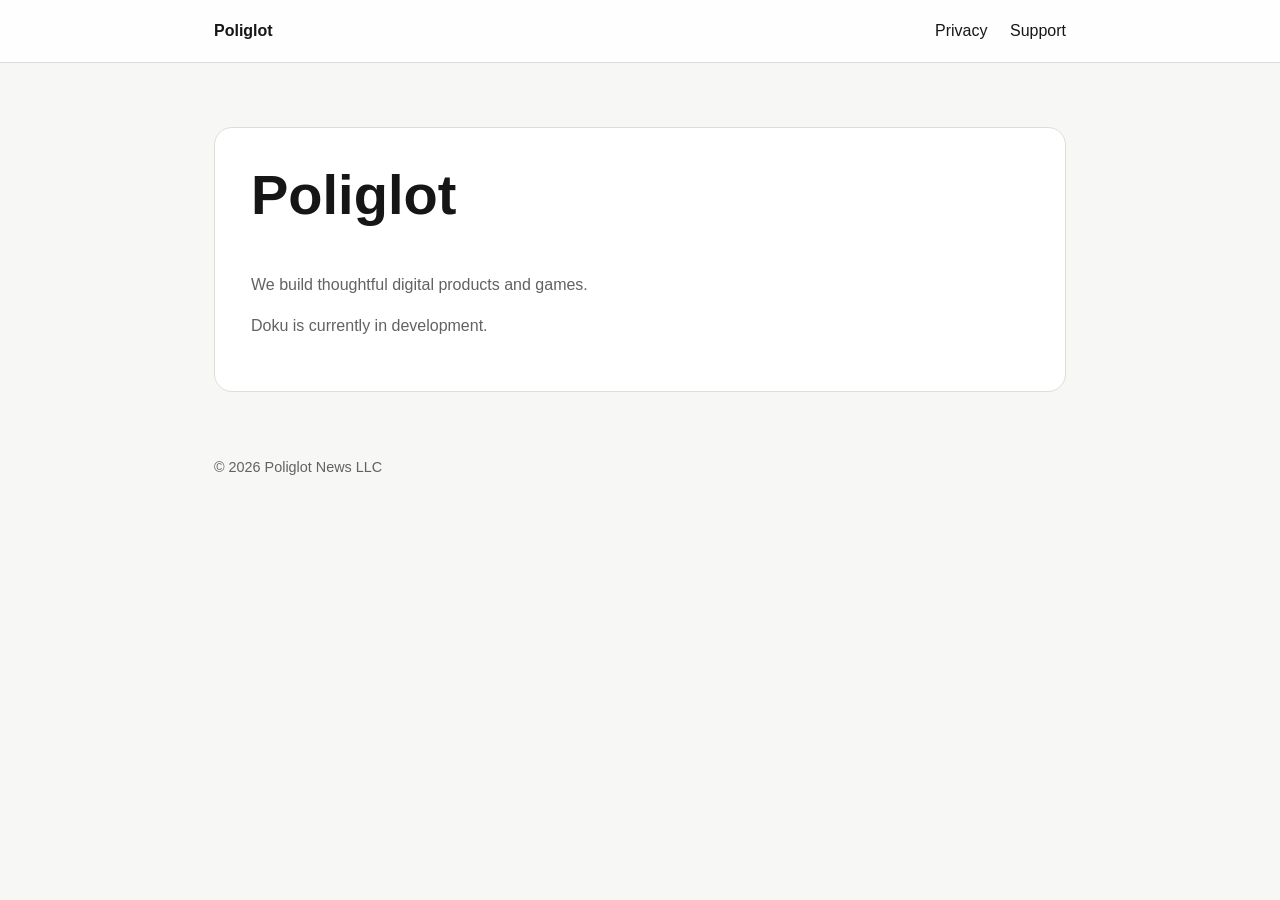
==== index.html @ fbb6b568 "Initial commit" ====
<!doctype html>
<html lang="en">
<head>
  <meta charset="utf-8">
  <meta name="viewport" content="width=device-width, initial-scale=1">
  <title>Poliglot</title>
  <meta name="description" content="Poliglot builds thoughtful digital products and games.">
  <style>
:root {
  --bg: #f7f7f5;
  --card: #ffffff;
  --text: #161616;
  --muted: #626262;
  --border: #deded9;
  --accent: #2b59c3;
}
* { box-sizing: border-box; }
body {
  margin: 0;
  font-family: -apple-system, BlinkMacSystemFont, "Segoe UI", sans-serif;
  background: var(--bg);
  color: var(--text);
  line-height: 1.6;
}
header {
  border-bottom: 1px solid var(--border);
  background: rgba(255,255,255,.92);
}
nav {
  max-width: 900px;
  margin: auto;
  padding: 18px 24px;
  display: flex;
  align-items: center;
  justify-content: space-between;
}
.brand { font-weight: 700; text-decoration: none; color: var(--text); }
.links a { margin-left: 18px; color: var(--text); text-decoration: none; }
main {
  max-width: 900px;
  margin: 64px auto;
  padding: 0 24px;
}
.card {
  background: var(--card);
  border: 1px solid var(--border);
  border-radius: 18px;
  padding: 36px;
}
h1 { font-size: clamp(2rem, 5vw, 3.5rem); line-height: 1.1; margin-top: 0; }
h2 { margin-top: 32px; }
p, li { color: var(--muted); }
a { color: var(--accent); }
footer {
  max-width: 900px;
  margin: 50px auto 20px;
  padding: 0 24px;
  color: var(--muted);
  font-size: .9rem;
}
</style>
</head>
<body>

<header>
  <nav>
    <a class="brand" href="/">Poliglot</a>
    <div class="links">
      <a href="/privacy.html">Privacy</a>
      <a href="/support.html">Support</a>
    </div>
  </nav>
</header>

<main>
  <section class="card">
    <h1>Poliglot</h1>
    <p>We build thoughtful digital products and games.</p>
    <p>Doku is currently in development.</p>
  </section>
</main>

<footer>© 2026 Poliglot News LLC</footer>

</body>
</html>
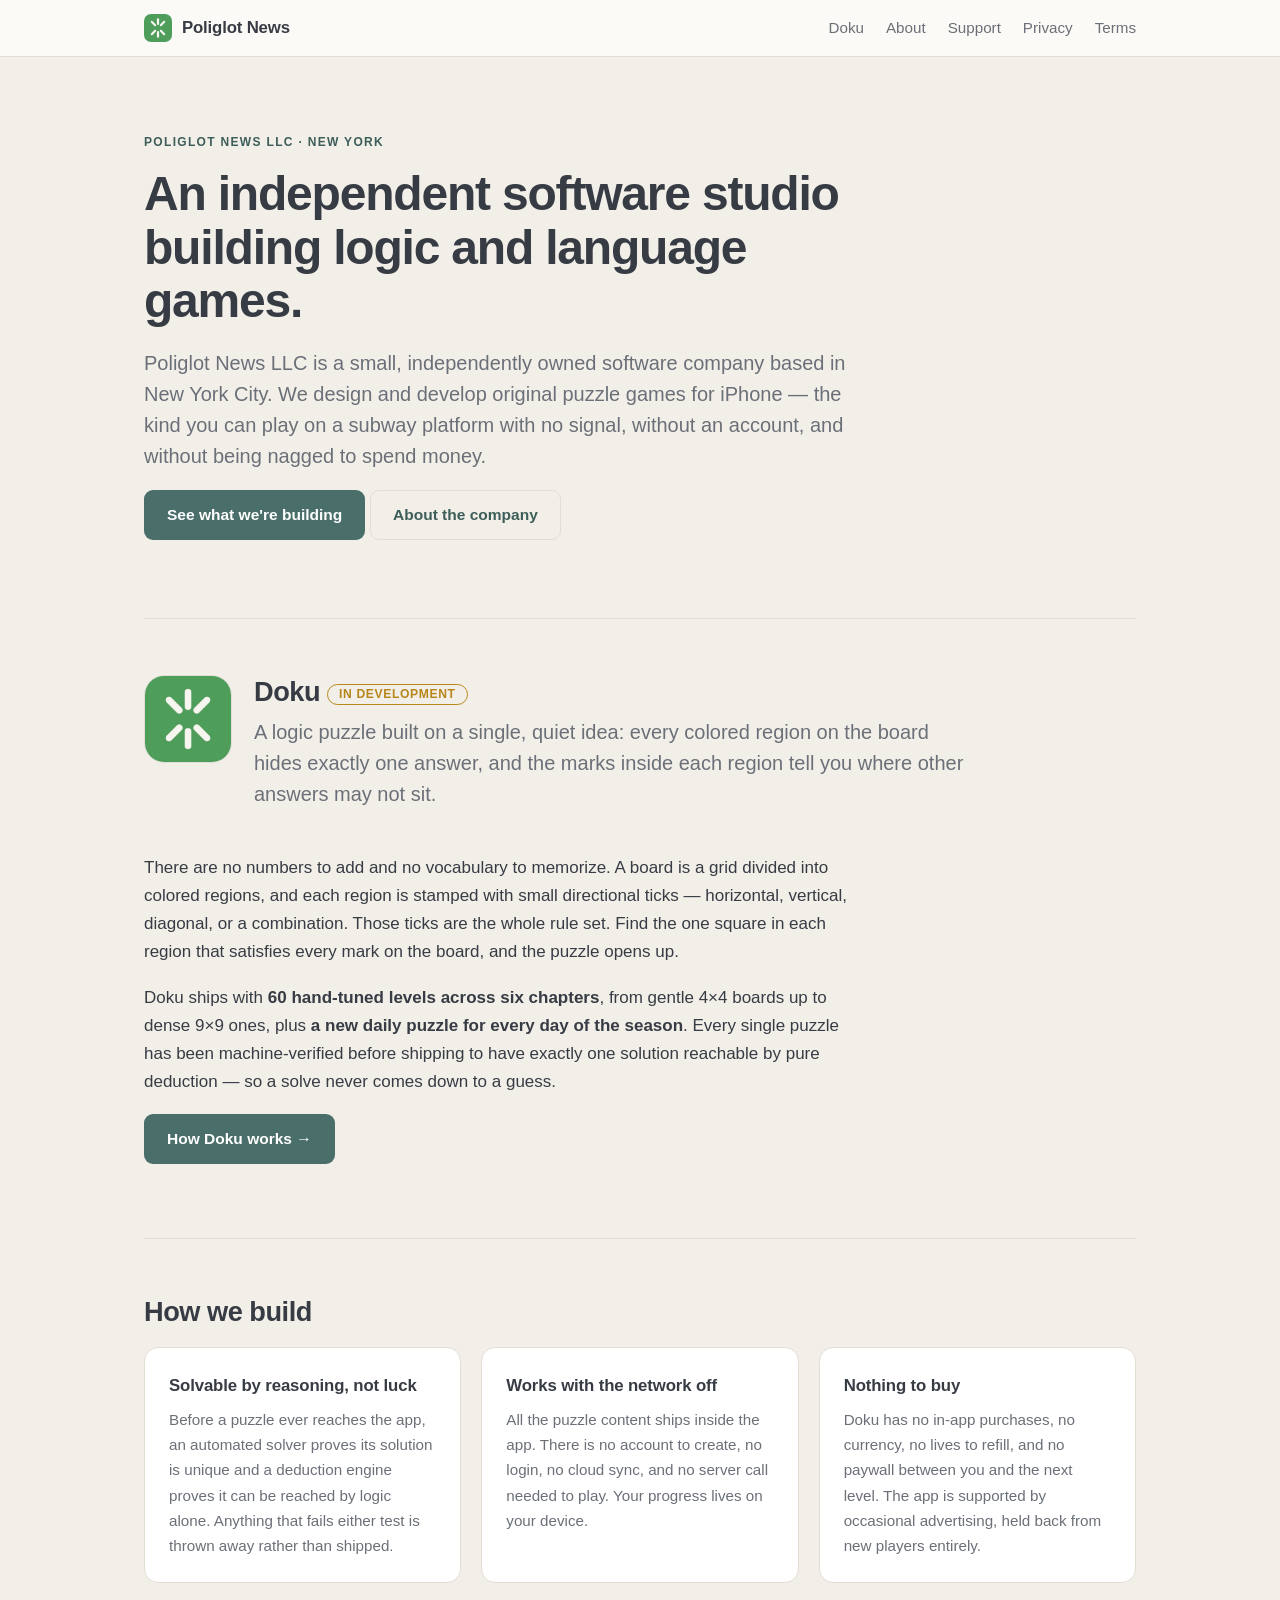
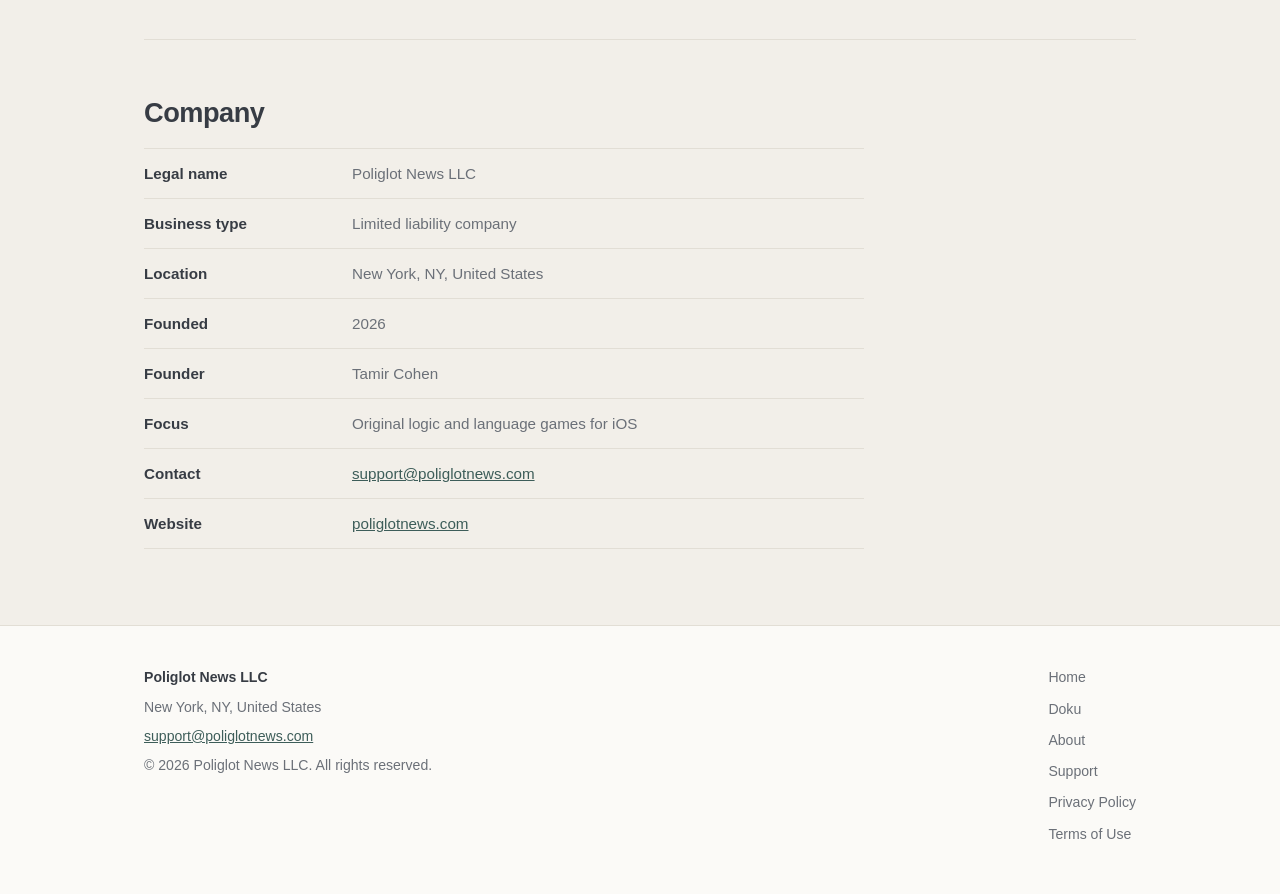
==== commit bc36b956: "Build out the company site for Apple enrollment review The site was three pages and ~395 words, neve" ====
--- a/index.html
+++ b/index.html
@@ -1,86 +1,144 @@
 <!doctype html>
 <html lang="en">
 <head>
-  <meta charset="utf-8">
-  <meta name="viewport" content="width=device-width, initial-scale=1">
-  <title>Poliglot</title>
-  <meta name="description" content="Poliglot builds thoughtful digital products and games.">
-  <style>
-:root {
-  --bg: #f7f7f5;
-  --card: #ffffff;
-  --text: #161616;
-  --muted: #626262;
-  --border: #deded9;
-  --accent: #2b59c3;
+<meta charset="utf-8">
+<meta name="viewport" content="width=device-width, initial-scale=1">
+<title>Poliglot News — Independent software studio in New York</title>
+<meta name="description" content="Poliglot News LLC is an independent software studio in New York City building logic and language games for iOS. Our first product is Doku, a hand-crafted logic puzzle game.">
+<link rel="canonical" href="https://poliglotnews.com/">
+<meta property="og:type" content="website">
+<meta property="og:site_name" content="Poliglot News">
+<meta property="og:title" content="Poliglot News — Independent software studio in New York">
+<meta property="og:description" content="Poliglot News LLC builds logic and language games for iOS. Our first product is Doku, a hand-crafted logic puzzle game.">
+<meta property="og:url" content="https://poliglotnews.com/">
+<meta property="og:image" content="https://poliglotnews.com/assets/img/og.png">
+<meta name="twitter:card" content="summary_large_image">
+<link rel="icon" href="/assets/img/favicon.svg" type="image/svg+xml">
+<link rel="icon" href="/assets/img/favicon-32.png" sizes="32x32">
+<link rel="apple-touch-icon" href="/assets/img/apple-touch-icon.png">
+<link rel="stylesheet" href="/assets/css/site.css">
+<script type="application/ld+json">
+{
+  "@context": "https://schema.org",
+  "@type": "Organization",
+  "name": "Poliglot News",
+  "legalName": "Poliglot News LLC",
+  "url": "https://poliglotnews.com/",
+  "logo": "https://poliglotnews.com/assets/img/logo.svg",
+  "email": "support@poliglotnews.com",
+  "foundingDate": "2026",
+  "founder": { "@type": "Person", "name": "Tamir Cohen" },
+  "address": {
+    "@type": "PostalAddress",
+    "addressLocality": "New York",
+    "addressRegion": "NY",
+    "addressCountry": "US"
+  },
+  "contactPoint": {
+    "@type": "ContactPoint",
+    "contactType": "customer support",
+    "email": "support@poliglotnews.com",
+    "availableLanguage": "English"
+  }
 }
-* { box-sizing: border-box; }
-body {
-  margin: 0;
-  font-family: -apple-system, BlinkMacSystemFont, "Segoe UI", sans-serif;
-  background: var(--bg);
-  color: var(--text);
-  line-height: 1.6;
-}
-header {
-  border-bottom: 1px solid var(--border);
-  background: rgba(255,255,255,.92);
-}
-nav {
-  max-width: 900px;
-  margin: auto;
-  padding: 18px 24px;
-  display: flex;
-  align-items: center;
-  justify-content: space-between;
-}
-.brand { font-weight: 700; text-decoration: none; color: var(--text); }
-.links a { margin-left: 18px; color: var(--text); text-decoration: none; }
-main {
-  max-width: 900px;
-  margin: 64px auto;
-  padding: 0 24px;
-}
-.card {
-  background: var(--card);
-  border: 1px solid var(--border);
-  border-radius: 18px;
-  padding: 36px;
-}
-h1 { font-size: clamp(2rem, 5vw, 3.5rem); line-height: 1.1; margin-top: 0; }
-h2 { margin-top: 32px; }
-p, li { color: var(--muted); }
-a { color: var(--accent); }
-footer {
-  max-width: 900px;
-  margin: 50px auto 20px;
-  padding: 0 24px;
-  color: var(--muted);
-  font-size: .9rem;
-}
-</style>
+</script>
 </head>
 <body>
 
-<header>
+<header class="site-header">
   <nav>
-    <a class="brand" href="/">Poliglot</a>
-    <div class="links">
+    <a class="brand" href="/"><img src="/assets/img/logo.svg" alt=""> Poliglot News</a>
+    <div class="nav-links">
+      <a href="/doku.html">Doku</a>
+      <a href="/about.html">About</a>
+      <a href="/support.html">Support</a>
       <a href="/privacy.html">Privacy</a>
-      <a href="/support.html">Support</a>
+      <a href="/terms.html">Terms</a>
     </div>
   </nav>
 </header>
 
 <main>
-  <section class="card">
-    <h1>Poliglot</h1>
-    <p>We build thoughtful digital products and games.</p>
-    <p>Doku is currently in development.</p>
+
+  <section class="hero">
+    <div class="wrap">
+      <p class="eyebrow">Poliglot News LLC · New York</p>
+      <h1>An independent software studio building logic and language games.</h1>
+      <p class="lede">Poliglot News LLC is a small, independently owned software company based in New York City. We design and develop original puzzle games for iPhone — the kind you can play on a subway platform with no signal, without an account, and without being nagged to spend money.</p>
+      <p><a class="btn" href="/doku.html">See what we're building</a> <a class="btn btn-quiet" href="/about.html">About the company</a></p>
+    </div>
   </section>
+
+  <section>
+    <div class="product-head">
+      <img src="/assets/img/doku-icon.png" alt="The Doku app icon: a green tile marked with pale directional ticks.">
+      <div class="meta">
+        <h2>Doku <span class="badge">In development</span></h2>
+        <p class="lede">A logic puzzle built on a single, quiet idea: every colored region on the board hides exactly one answer, and the marks inside each region tell you where other answers may not sit.</p>
+      </div>
+    </div>
+
+    <div class="wrap">
+      <p>There are no numbers to add and no vocabulary to memorize. A board is a grid divided into colored regions, and each region is stamped with small directional ticks — horizontal, vertical, diagonal, or a combination. Those ticks are the whole rule set. Find the one square in each region that satisfies every mark on the board, and the puzzle opens up.</p>
+      <p>Doku ships with <strong>60 hand-tuned levels across six chapters</strong>, from gentle 4×4 boards up to dense 9×9 ones, plus <strong>a new daily puzzle for every day of the season</strong>. Every single puzzle has been machine-verified before shipping to have exactly one solution reachable by pure deduction — so a solve never comes down to a guess.</p>
+      <p><a class="btn" href="/doku.html">How Doku works →</a></p>
+    </div>
+  </section>
+
+  <section>
+    <div class="wrap"><h2>How we build</h2></div>
+    <div class="grid">
+      <div class="card">
+        <h3>Solvable by reasoning, not luck</h3>
+        <p>Before a puzzle ever reaches the app, an automated solver proves its solution is unique and a deduction engine proves it can be reached by logic alone. Anything that fails either test is thrown away rather than shipped.</p>
+      </div>
+      <div class="card">
+        <h3>Works with the network off</h3>
+        <p>All the puzzle content ships inside the app. There is no account to create, no login, no cloud sync, and no server call needed to play. Your progress lives on your device.</p>
+      </div>
+      <div class="card">
+        <h3>Nothing to buy</h3>
+        <p>Doku has no in-app purchases, no currency, no lives to refill, and no paywall between you and the next level. The app is supported by occasional advertising, held back from new players entirely.</p>
+      </div>
+    </div>
+  </section>
+
+  <section>
+    <div class="wrap">
+      <h2>Company</h2>
+      <dl class="facts">
+        <div><dt>Legal name</dt><dd>Poliglot News LLC</dd></div>
+        <div><dt>Business type</dt><dd>Limited liability company</dd></div>
+        <div><dt>Location</dt><dd>New York, NY, United States</dd></div>
+        <div><dt>Founded</dt><dd>2026</dd></div>
+        <div><dt>Founder</dt><dd>Tamir Cohen</dd></div>
+        <div><dt>Focus</dt><dd>Original logic and language games for iOS</dd></div>
+        <div><dt>Contact</dt><dd><a href="mailto:support@poliglotnews.com">support@poliglotnews.com</a></dd></div>
+        <div><dt>Website</dt><dd><a href="https://poliglotnews.com/">poliglotnews.com</a></dd></div>
+      </dl>
+    </div>
+  </section>
+
 </main>
 
-<footer>© 2026 Poliglot News LLC</footer>
+<footer class="site-footer">
+  <div class="inner">
+    <div class="legal-block">
+      <p class="org">Poliglot News LLC</p>
+      <p>New York, NY, United States</p>
+      <p><a href="mailto:support@poliglotnews.com">support@poliglotnews.com</a></p>
+      <p>© 2026 Poliglot News LLC. All rights reserved.</p>
+    </div>
+    <nav aria-label="Footer">
+      <a href="/">Home</a>
+      <a href="/doku.html">Doku</a>
+      <a href="/about.html">About</a>
+      <a href="/support.html">Support</a>
+      <a href="/privacy.html">Privacy Policy</a>
+      <a href="/terms.html">Terms of Use</a>
+    </nav>
+  </div>
+</footer>
 
 </body>
 </html>
--- a/assets/css/site.css
+++ b/assets/css/site.css
@@ -0,0 +1,407 @@
+/* Poliglot News LLC — shared site styles */
+
+:root {
+  --bg: #f2efe9;
+  --surface: #fbfaf7;
+  --card: #ffffff;
+  --ink: #373c44;
+  --muted: #6b7078;
+  --faint: #9aa0a8;
+  --border: #e2ded5;
+  --accent: #4a6f6a;
+  --accent-ink: #3d5d59;
+  --brand: #4f9d5b;
+  --gold: #b8871c;
+  --radius: 14px;
+  --maxw: 1040px;
+  --textw: 720px;
+}
+
+@media (prefers-color-scheme: dark) {
+  :root {
+    --bg: #14161a;
+    --surface: #1f2229;
+    --card: #262a32;
+    --ink: #dcd9d2;
+    --muted: #a8a49c;
+    --faint: #7d8189;
+    --border: #343943;
+    --accent: #8fb3ae;
+    --accent-ink: #a6c6c1;
+    --brand: #6bbd78;
+    --gold: #f5cf62;
+  }
+}
+
+* { box-sizing: border-box; }
+
+html { -webkit-text-size-adjust: 100%; }
+
+body {
+  margin: 0;
+  font-family: -apple-system, BlinkMacSystemFont, "Segoe UI", Roboto, Helvetica, Arial, sans-serif;
+  background: var(--bg);
+  color: var(--ink);
+  line-height: 1.65;
+  font-size: 17px;
+}
+
+a { color: var(--accent-ink); }
+a:hover { color: var(--ink); }
+
+:focus-visible {
+  outline: 2px solid var(--accent);
+  outline-offset: 3px;
+  border-radius: 4px;
+}
+
+img { max-width: 100%; height: auto; display: block; }
+
+/* ---------- header ---------- */
+
+.site-header {
+  border-bottom: 1px solid var(--border);
+  background: var(--surface);
+  position: sticky;
+  top: 0;
+  z-index: 10;
+}
+
+.site-header nav {
+  max-width: var(--maxw);
+  margin: 0 auto;
+  padding: 14px 24px;
+  display: flex;
+  align-items: center;
+  justify-content: space-between;
+  gap: 16px;
+  flex-wrap: wrap;
+}
+
+.brand {
+  display: flex;
+  align-items: center;
+  gap: 10px;
+  font-weight: 650;
+  font-size: 1.05rem;
+  letter-spacing: -0.01em;
+  text-decoration: none;
+  color: var(--ink);
+}
+
+.brand img { width: 28px; height: 28px; border-radius: 7px; }
+
+.nav-links {
+  display: flex;
+  gap: 22px;
+  flex-wrap: wrap;
+}
+
+.nav-links a {
+  color: var(--muted);
+  text-decoration: none;
+  font-size: 0.95rem;
+}
+
+.nav-links a:hover,
+.nav-links a[aria-current="page"] { color: var(--ink); }
+.nav-links a[aria-current="page"] { font-weight: 600; }
+
+/* ---------- layout ---------- */
+
+main {
+  max-width: var(--maxw);
+  margin: 0 auto;
+  padding: 0 24px;
+}
+
+.wrap { max-width: var(--textw); }
+
+section { padding: 56px 0; border-bottom: 1px solid var(--border); }
+section:last-of-type { border-bottom: 0; }
+
+.hero { padding: 76px 0 60px; }
+
+h1 {
+  font-size: clamp(2rem, 4.6vw, 3rem);
+  line-height: 1.12;
+  letter-spacing: -0.025em;
+  margin: 0 0 20px;
+  font-weight: 680;
+}
+
+h2 {
+  font-size: clamp(1.35rem, 2.6vw, 1.7rem);
+  line-height: 1.25;
+  letter-spacing: -0.018em;
+  margin: 0 0 18px;
+  font-weight: 650;
+}
+
+h3 {
+  font-size: 1.05rem;
+  margin: 0 0 8px;
+  font-weight: 650;
+  letter-spacing: -0.008em;
+}
+
+p { margin: 0 0 18px; max-width: var(--textw); }
+
+.lede {
+  font-size: clamp(1.08rem, 2vw, 1.25rem);
+  color: var(--muted);
+  line-height: 1.55;
+}
+
+.eyebrow {
+  text-transform: uppercase;
+  letter-spacing: 0.11em;
+  font-size: 0.75rem;
+  font-weight: 700;
+  color: var(--accent-ink);
+  margin: 0 0 14px;
+}
+
+ul, ol { max-width: var(--textw); padding-left: 22px; margin: 0 0 18px; }
+li { margin-bottom: 9px; }
+
+strong { font-weight: 650; color: var(--ink); }
+
+hr { border: 0; border-top: 1px solid var(--border); margin: 34px 0; }
+
+/* ---------- components ---------- */
+
+.grid {
+  display: grid;
+  gap: 20px;
+  grid-template-columns: repeat(auto-fit, minmax(240px, 1fr));
+}
+
+.card {
+  background: var(--card);
+  border: 1px solid var(--border);
+  border-radius: var(--radius);
+  padding: 24px;
+}
+
+.card p:last-child, .card ul:last-child { margin-bottom: 0; }
+
+.card p { font-size: 0.95rem; color: var(--muted); }
+
+.btn {
+  display: inline-block;
+  background: var(--accent);
+  color: #ffffff;
+  padding: 11px 22px;
+  border-radius: 9px;
+  text-decoration: none;
+  font-weight: 600;
+  font-size: 0.97rem;
+  border: 1px solid transparent;
+}
+
+.btn:hover { background: var(--accent-ink); color: #ffffff; }
+
+@media (prefers-color-scheme: dark) {
+  .btn { color: #14161a; }
+  .btn:hover { color: #14161a; }
+}
+
+.btn-quiet {
+  background: transparent;
+  color: var(--accent-ink);
+  border-color: var(--border);
+}
+
+.btn-quiet:hover { background: var(--surface); color: var(--ink); }
+
+/* product intro: icon beside text */
+.product-head {
+  display: flex;
+  gap: 22px;
+  align-items: flex-start;
+  flex-wrap: wrap;
+  margin-bottom: 26px;
+}
+
+.product-head img {
+  width: 88px;
+  height: 88px;
+  border-radius: 20px;
+  border: 1px solid var(--border);
+  flex: none;
+}
+
+.product-head .meta { flex: 1 1 320px; min-width: 260px; }
+.product-head h2 { margin-bottom: 8px; }
+
+.badge {
+  display: inline-block;
+  font-size: 0.76rem;
+  font-weight: 650;
+  letter-spacing: 0.05em;
+  text-transform: uppercase;
+  color: var(--gold);
+  border: 1px solid currentColor;
+  border-radius: 999px;
+  padding: 2px 11px;
+  vertical-align: 3px;
+}
+
+/* screenshots */
+.shots {
+  display: grid;
+  gap: 22px;
+  grid-template-columns: repeat(auto-fit, minmax(190px, 1fr));
+  margin: 0;
+  padding: 0;
+}
+
+.shots figure { margin: 0; }
+
+.shots img {
+  width: 100%;
+  border-radius: 16px;
+  border: 1px solid var(--border);
+  background: var(--surface);
+}
+
+.shots figcaption {
+  font-size: 0.85rem;
+  color: var(--muted);
+  margin-top: 9px;
+  line-height: 1.45;
+}
+
+.shot-solo {
+  max-width: 300px;
+  border-radius: 16px;
+  border: 1px solid var(--border);
+}
+
+/* rule glyph tiles */
+.glyphs {
+  display: grid;
+  gap: 18px;
+  grid-template-columns: repeat(auto-fit, minmax(150px, 1fr));
+  max-width: var(--textw);
+  margin: 28px 0 34px;
+}
+
+.glyphs figure {
+  margin: 0;
+  text-align: center;
+}
+
+.glyphs img {
+  width: 92px;
+  height: 92px;
+  border-radius: 12px;
+  margin: 0 auto 10px;
+}
+
+.glyphs figcaption { font-size: 0.88rem; color: var(--muted); }
+.glyphs b { display: block; color: var(--ink); font-weight: 650; }
+
+/* definition-style rows */
+.facts {
+  border-top: 1px solid var(--border);
+  max-width: var(--textw);
+  margin: 0;
+}
+
+.facts div {
+  display: flex;
+  gap: 18px;
+  flex-wrap: wrap;
+  padding: 12px 0;
+  border-bottom: 1px solid var(--border);
+  font-size: 0.95rem;
+}
+
+.facts dt {
+  flex: 0 0 190px;
+  font-weight: 600;
+  color: var(--ink);
+  margin: 0;
+}
+
+.facts dd { margin: 0; color: var(--muted); flex: 1 1 220px; }
+
+/* FAQ */
+.faq h3 { margin-top: 26px; }
+.faq h3:first-of-type { margin-top: 0; }
+.faq p { color: var(--muted); }
+
+/* legal pages */
+.legal p, .legal li { color: var(--muted); }
+.legal h2 { margin-top: 38px; font-size: 1.22rem; }
+.legal h2:first-of-type { margin-top: 26px; }
+
+.note {
+  background: var(--surface);
+  border: 1px solid var(--border);
+  border-left: 3px solid var(--accent);
+  border-radius: 8px;
+  padding: 16px 20px;
+  font-size: 0.93rem;
+  color: var(--muted);
+  max-width: var(--textw);
+}
+
+.note p:last-child { margin-bottom: 0; }
+
+/* ---------- footer ---------- */
+
+.site-footer {
+  border-top: 1px solid var(--border);
+  background: var(--surface);
+  margin-top: 20px;
+  padding: 40px 0 48px;
+}
+
+.site-footer .inner {
+  max-width: var(--maxw);
+  margin: 0 auto;
+  padding: 0 24px;
+  display: flex;
+  justify-content: space-between;
+  gap: 26px;
+  flex-wrap: wrap;
+}
+
+.site-footer .legal-block { max-width: 420px; }
+
+.site-footer p {
+  font-size: 0.88rem;
+  color: var(--muted);
+  margin: 0 0 6px;
+}
+
+.site-footer .org { color: var(--ink); font-weight: 600; }
+
+.site-footer nav {
+  display: flex;
+  flex-direction: column;
+  gap: 8px;
+}
+
+.site-footer nav a {
+  font-size: 0.88rem;
+  color: var(--muted);
+  text-decoration: none;
+}
+
+.site-footer nav a:hover { color: var(--ink); }
+
+/* ---------- responsive ---------- */
+
+@media (max-width: 640px) {
+  body { font-size: 16px; }
+  section { padding: 42px 0; }
+  .hero { padding: 48px 0 40px; }
+  main, .site-header nav, .site-footer .inner { padding-left: 18px; padding-right: 18px; }
+  .facts dt { flex: 1 1 100%; }
+  .facts div { gap: 2px; }
+  .nav-links { gap: 16px; }
+}
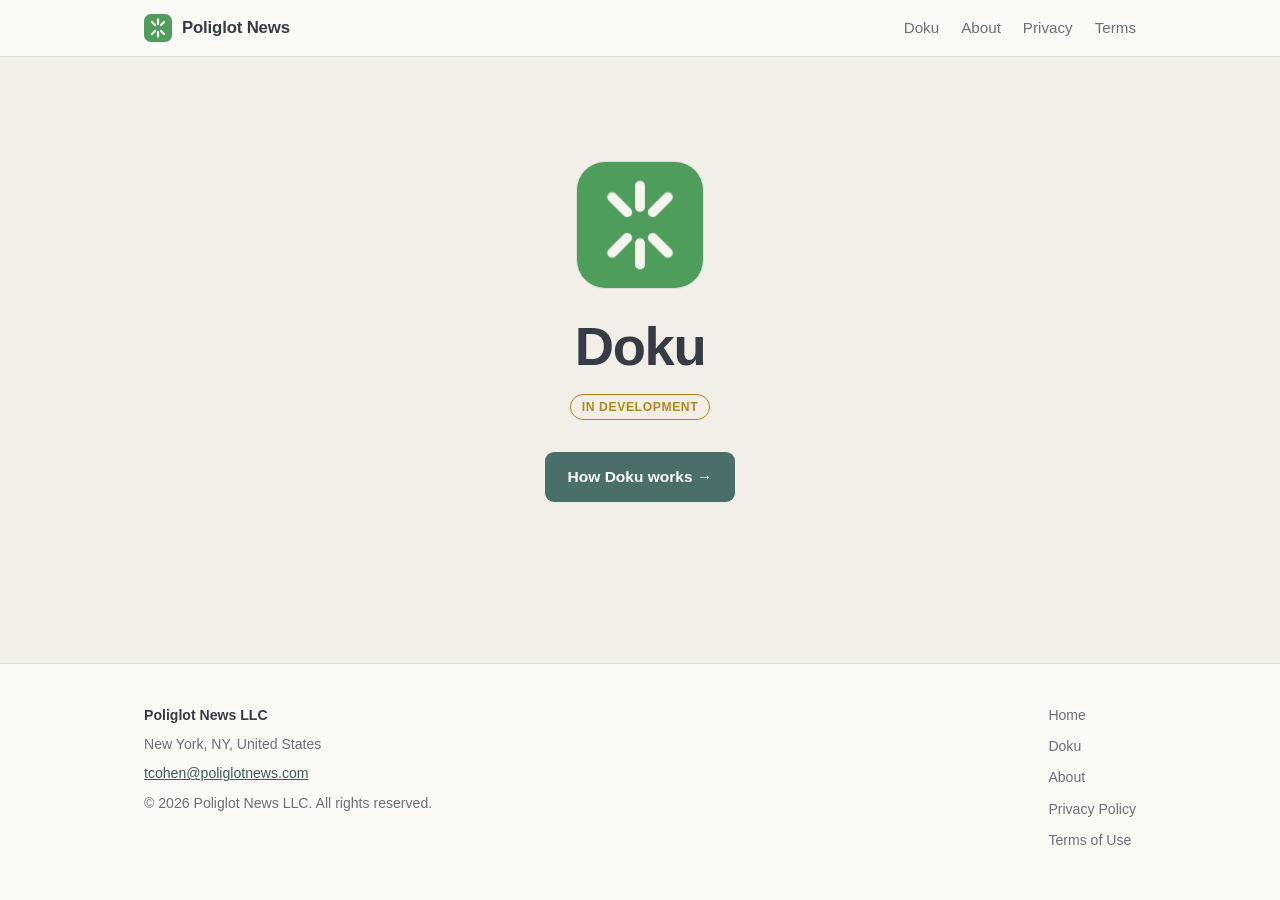
==== commit cc38a706: "Simplify the site Strip the front page to the Doku headline, cut the studio headline, "How we build"" ====
--- a/index.html
+++ b/index.html
@@ -3,13 +3,13 @@
 <head>
 <meta charset="utf-8">
 <meta name="viewport" content="width=device-width, initial-scale=1">
-<title>Poliglot News — Independent software studio in New York</title>
-<meta name="description" content="Poliglot News LLC is an independent software studio in New York City building logic and language games for iOS. Our first product is Doku, a hand-crafted logic puzzle game.">
+<title>Poliglot News</title>
+<meta name="description" content="Poliglot News LLC is an independent software studio building logic and language games for iOS. Our first product is Doku.">
 <link rel="canonical" href="https://poliglotnews.com/">
 <meta property="og:type" content="website">
 <meta property="og:site_name" content="Poliglot News">
-<meta property="og:title" content="Poliglot News — Independent software studio in New York">
-<meta property="og:description" content="Poliglot News LLC builds logic and language games for iOS. Our first product is Doku, a hand-crafted logic puzzle game.">
+<meta property="og:title" content="Poliglot News">
+<meta property="og:description" content="An independent software studio building logic and language games for iOS. Our first product is Doku.">
 <meta property="og:url" content="https://poliglotnews.com/">
 <meta property="og:image" content="https://poliglotnews.com/assets/img/og.png">
 <meta name="twitter:card" content="summary_large_image">
@@ -25,7 +25,7 @@
   "legalName": "Poliglot News LLC",
   "url": "https://poliglotnews.com/",
   "logo": "https://poliglotnews.com/assets/img/logo.svg",
-  "email": "support@poliglotnews.com",
+  "email": "tcohen@poliglotnews.com",
   "foundingDate": "2026",
   "founder": { "@type": "Person", "name": "Tamir Cohen" },
   "address": {
@@ -33,12 +33,6 @@
     "addressLocality": "New York",
     "addressRegion": "NY",
     "addressCountry": "US"
-  },
-  "contactPoint": {
-    "@type": "ContactPoint",
-    "contactType": "customer support",
-    "email": "support@poliglotnews.com",
-    "availableLanguage": "English"
   }
 }
 </script>
@@ -51,7 +45,6 @@
     <div class="nav-links">
       <a href="/doku.html">Doku</a>
       <a href="/about.html">About</a>
-      <a href="/support.html">Support</a>
       <a href="/privacy.html">Privacy</a>
       <a href="/terms.html">Terms</a>
     </div>
@@ -60,63 +53,11 @@
 
 <main>
 
-  <section class="hero">
-    <div class="wrap">
-      <p class="eyebrow">Poliglot News LLC · New York</p>
-      <h1>An independent software studio building logic and language games.</h1>
-      <p class="lede">Poliglot News LLC is a small, independently owned software company based in New York City. We design and develop original puzzle games for iPhone — the kind you can play on a subway platform with no signal, without an account, and without being nagged to spend money.</p>
-      <p><a class="btn" href="/doku.html">See what we're building</a> <a class="btn btn-quiet" href="/about.html">About the company</a></p>
-    </div>
-  </section>
-
-  <section>
-    <div class="product-head">
-      <img src="/assets/img/doku-icon.png" alt="The Doku app icon: a green tile marked with pale directional ticks.">
-      <div class="meta">
-        <h2>Doku <span class="badge">In development</span></h2>
-        <p class="lede">A logic puzzle built on a single, quiet idea: every colored region on the board hides exactly one answer, and the marks inside each region tell you where other answers may not sit.</p>
-      </div>
-    </div>
-
-    <div class="wrap">
-      <p>There are no numbers to add and no vocabulary to memorize. A board is a grid divided into colored regions, and each region is stamped with small directional ticks — horizontal, vertical, diagonal, or a combination. Those ticks are the whole rule set. Find the one square in each region that satisfies every mark on the board, and the puzzle opens up.</p>
-      <p>Doku ships with <strong>60 hand-tuned levels across six chapters</strong>, from gentle 4×4 boards up to dense 9×9 ones, plus <strong>a new daily puzzle for every day of the season</strong>. Every single puzzle has been machine-verified before shipping to have exactly one solution reachable by pure deduction — so a solve never comes down to a guess.</p>
-      <p><a class="btn" href="/doku.html">How Doku works →</a></p>
-    </div>
-  </section>
-
-  <section>
-    <div class="wrap"><h2>How we build</h2></div>
-    <div class="grid">
-      <div class="card">
-        <h3>Solvable by reasoning, not luck</h3>
-        <p>Before a puzzle ever reaches the app, an automated solver proves its solution is unique and a deduction engine proves it can be reached by logic alone. Anything that fails either test is thrown away rather than shipped.</p>
-      </div>
-      <div class="card">
-        <h3>Works with the network off</h3>
-        <p>All the puzzle content ships inside the app. There is no account to create, no login, no cloud sync, and no server call needed to play. Your progress lives on your device.</p>
-      </div>
-      <div class="card">
-        <h3>Nothing to buy</h3>
-        <p>Doku has no in-app purchases, no currency, no lives to refill, and no paywall between you and the next level. The app is supported by occasional advertising, held back from new players entirely.</p>
-      </div>
-    </div>
-  </section>
-
-  <section>
-    <div class="wrap">
-      <h2>Company</h2>
-      <dl class="facts">
-        <div><dt>Legal name</dt><dd>Poliglot News LLC</dd></div>
-        <div><dt>Business type</dt><dd>Limited liability company</dd></div>
-        <div><dt>Location</dt><dd>New York, NY, United States</dd></div>
-        <div><dt>Founded</dt><dd>2026</dd></div>
-        <div><dt>Founder</dt><dd>Tamir Cohen</dd></div>
-        <div><dt>Focus</dt><dd>Original logic and language games for iOS</dd></div>
-        <div><dt>Contact</dt><dd><a href="mailto:support@poliglotnews.com">support@poliglotnews.com</a></dd></div>
-        <div><dt>Website</dt><dd><a href="https://poliglotnews.com/">poliglotnews.com</a></dd></div>
-      </dl>
-    </div>
+  <section class="landing">
+    <img class="app-icon" src="/assets/img/doku-icon.png" alt="The Doku app icon: a green tile marked with pale directional ticks.">
+    <h1>Doku</h1>
+    <span class="badge">In development</span>
+    <p><a class="btn" href="/doku.html">How Doku works →</a></p>
   </section>
 
 </main>
@@ -126,14 +67,13 @@
     <div class="legal-block">
       <p class="org">Poliglot News LLC</p>
       <p>New York, NY, United States</p>
-      <p><a href="mailto:support@poliglotnews.com">support@poliglotnews.com</a></p>
+      <p><a href="mailto:tcohen@poliglotnews.com">tcohen@poliglotnews.com</a></p>
       <p>© 2026 Poliglot News LLC. All rights reserved.</p>
     </div>
     <nav aria-label="Footer">
       <a href="/">Home</a>
       <a href="/doku.html">Doku</a>
       <a href="/about.html">About</a>
-      <a href="/support.html">Support</a>
       <a href="/privacy.html">Privacy Policy</a>
       <a href="/terms.html">Terms of Use</a>
     </nav>
--- a/assets/css/site.css
+++ b/assets/css/site.css
@@ -44,6 +44,10 @@
   color: var(--ink);
   line-height: 1.65;
   font-size: 17px;
+  /* keep the footer at the bottom on short pages */
+  display: flex;
+  flex-direction: column;
+  min-height: 100vh;
 }
 
 a { color: var(--accent-ink); }
@@ -113,6 +117,8 @@
   max-width: var(--maxw);
   margin: 0 auto;
   padding: 0 24px;
+  width: 100%;
+  flex: 1 0 auto;
 }
 
 .wrap { max-width: var(--textw); }
@@ -214,6 +220,36 @@
 }
 
 .btn-quiet:hover { background: var(--surface); color: var(--ink); }
+
+/* minimal landing block (homepage) */
+.landing {
+  padding: 104px 0 118px;
+  display: flex;
+  flex-direction: column;
+  align-items: center;
+  text-align: center;
+  border-bottom: 0;
+}
+
+.landing .app-icon {
+  width: 128px;
+  height: 128px;
+  border-radius: 29px;
+  border: 1px solid var(--border);
+  margin-bottom: 28px;
+}
+
+.landing h1 {
+  font-size: clamp(2.4rem, 6vw, 3.4rem);
+  margin-bottom: 16px;
+}
+
+.landing .badge { margin-bottom: 32px; }
+
+@media (max-width: 640px) {
+  .landing { padding: 64px 0 76px; }
+  .landing .app-icon { width: 104px; height: 104px; border-radius: 24px; }
+}
 
 /* product intro: icon beside text */
 .product-head {
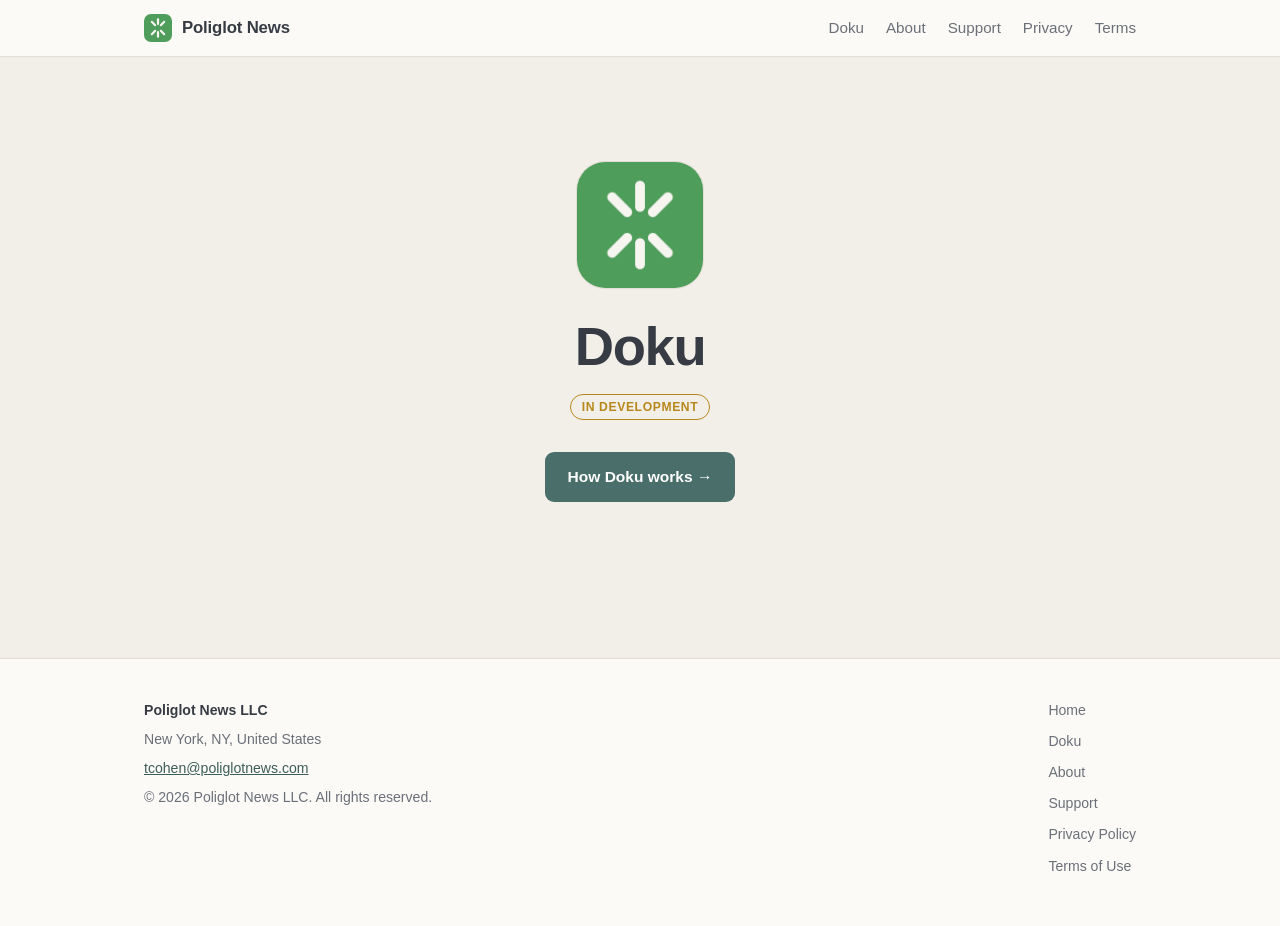
==== commit efaa7a26: "Restore the support page App Store Review Guideline 1.5 requires every app to have a Support URL wit" ====
--- a/index.html
+++ b/index.html
@@ -45,6 +45,7 @@
     <div class="nav-links">
       <a href="/doku.html">Doku</a>
       <a href="/about.html">About</a>
+      <a href="/support.html">Support</a>
       <a href="/privacy.html">Privacy</a>
       <a href="/terms.html">Terms</a>
     </div>
@@ -74,6 +75,7 @@
       <a href="/">Home</a>
       <a href="/doku.html">Doku</a>
       <a href="/about.html">About</a>
+      <a href="/support.html">Support</a>
       <a href="/privacy.html">Privacy Policy</a>
       <a href="/terms.html">Terms of Use</a>
     </nav>
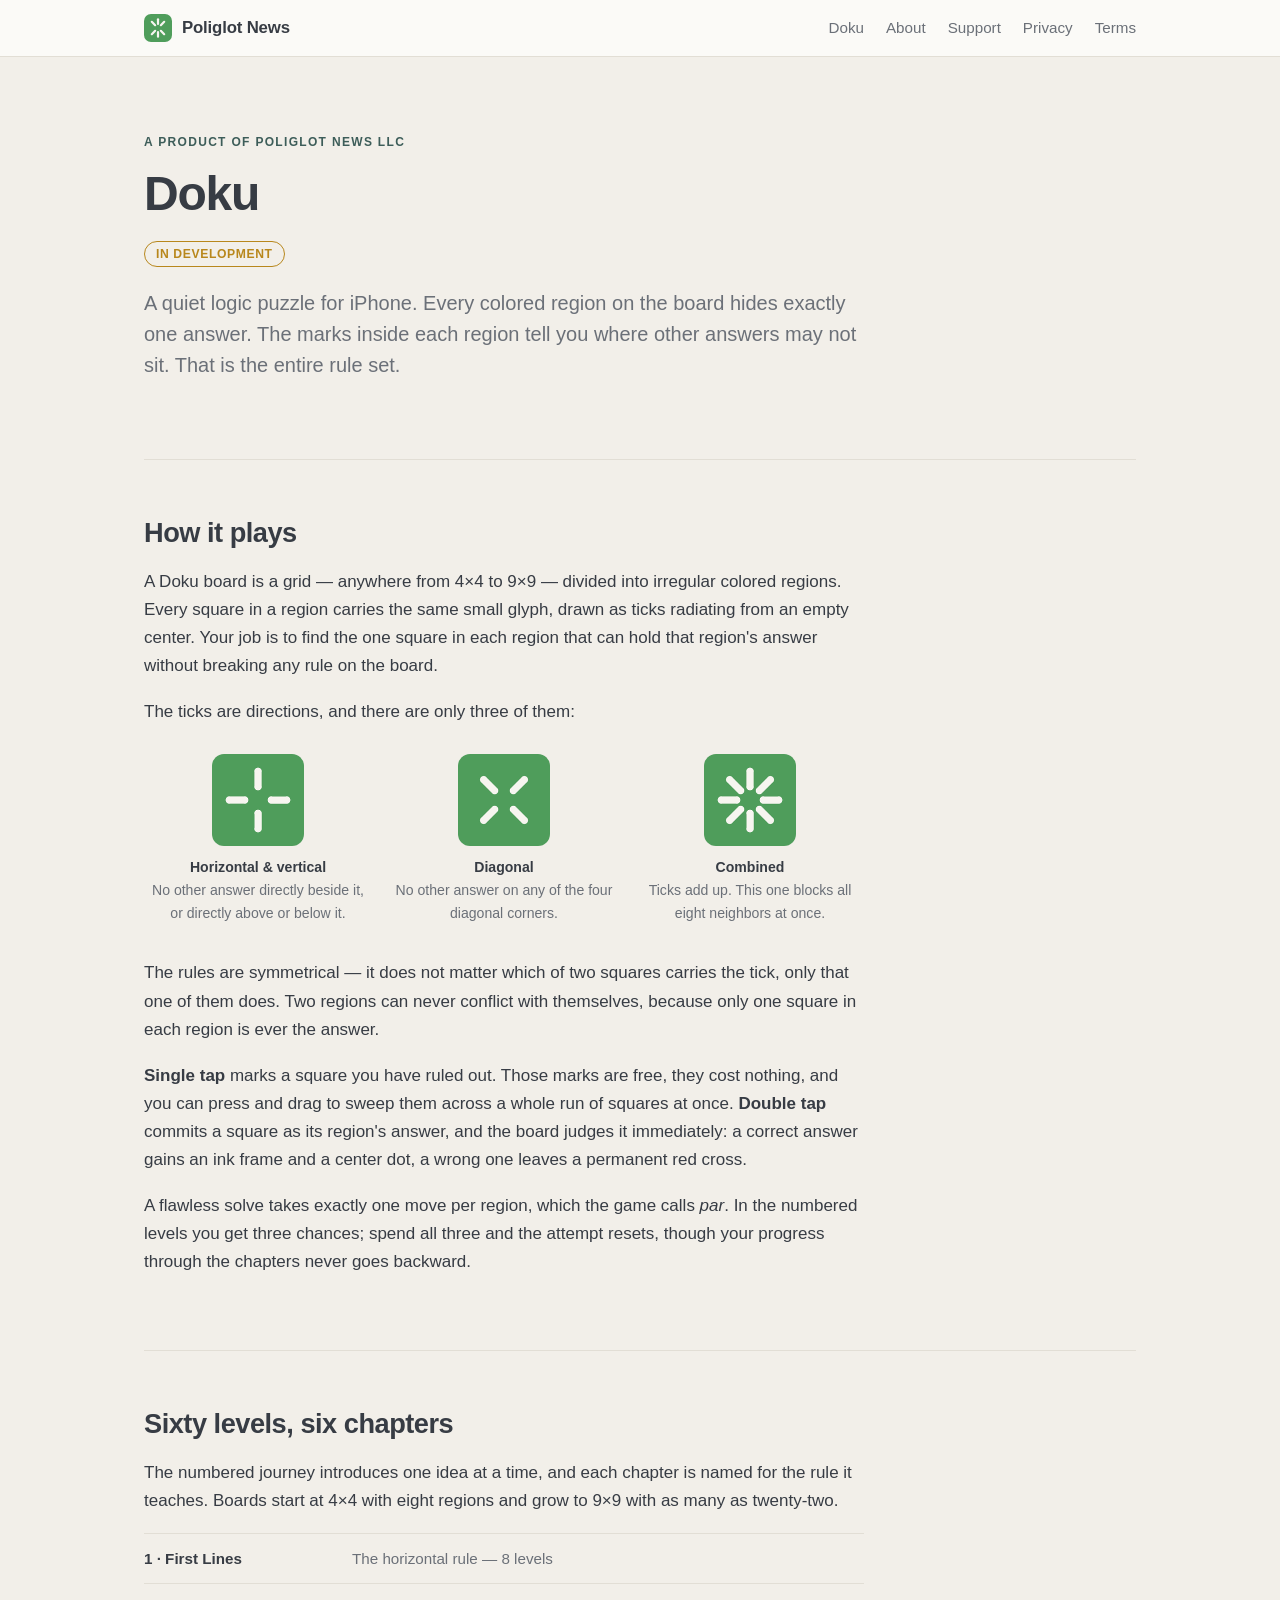
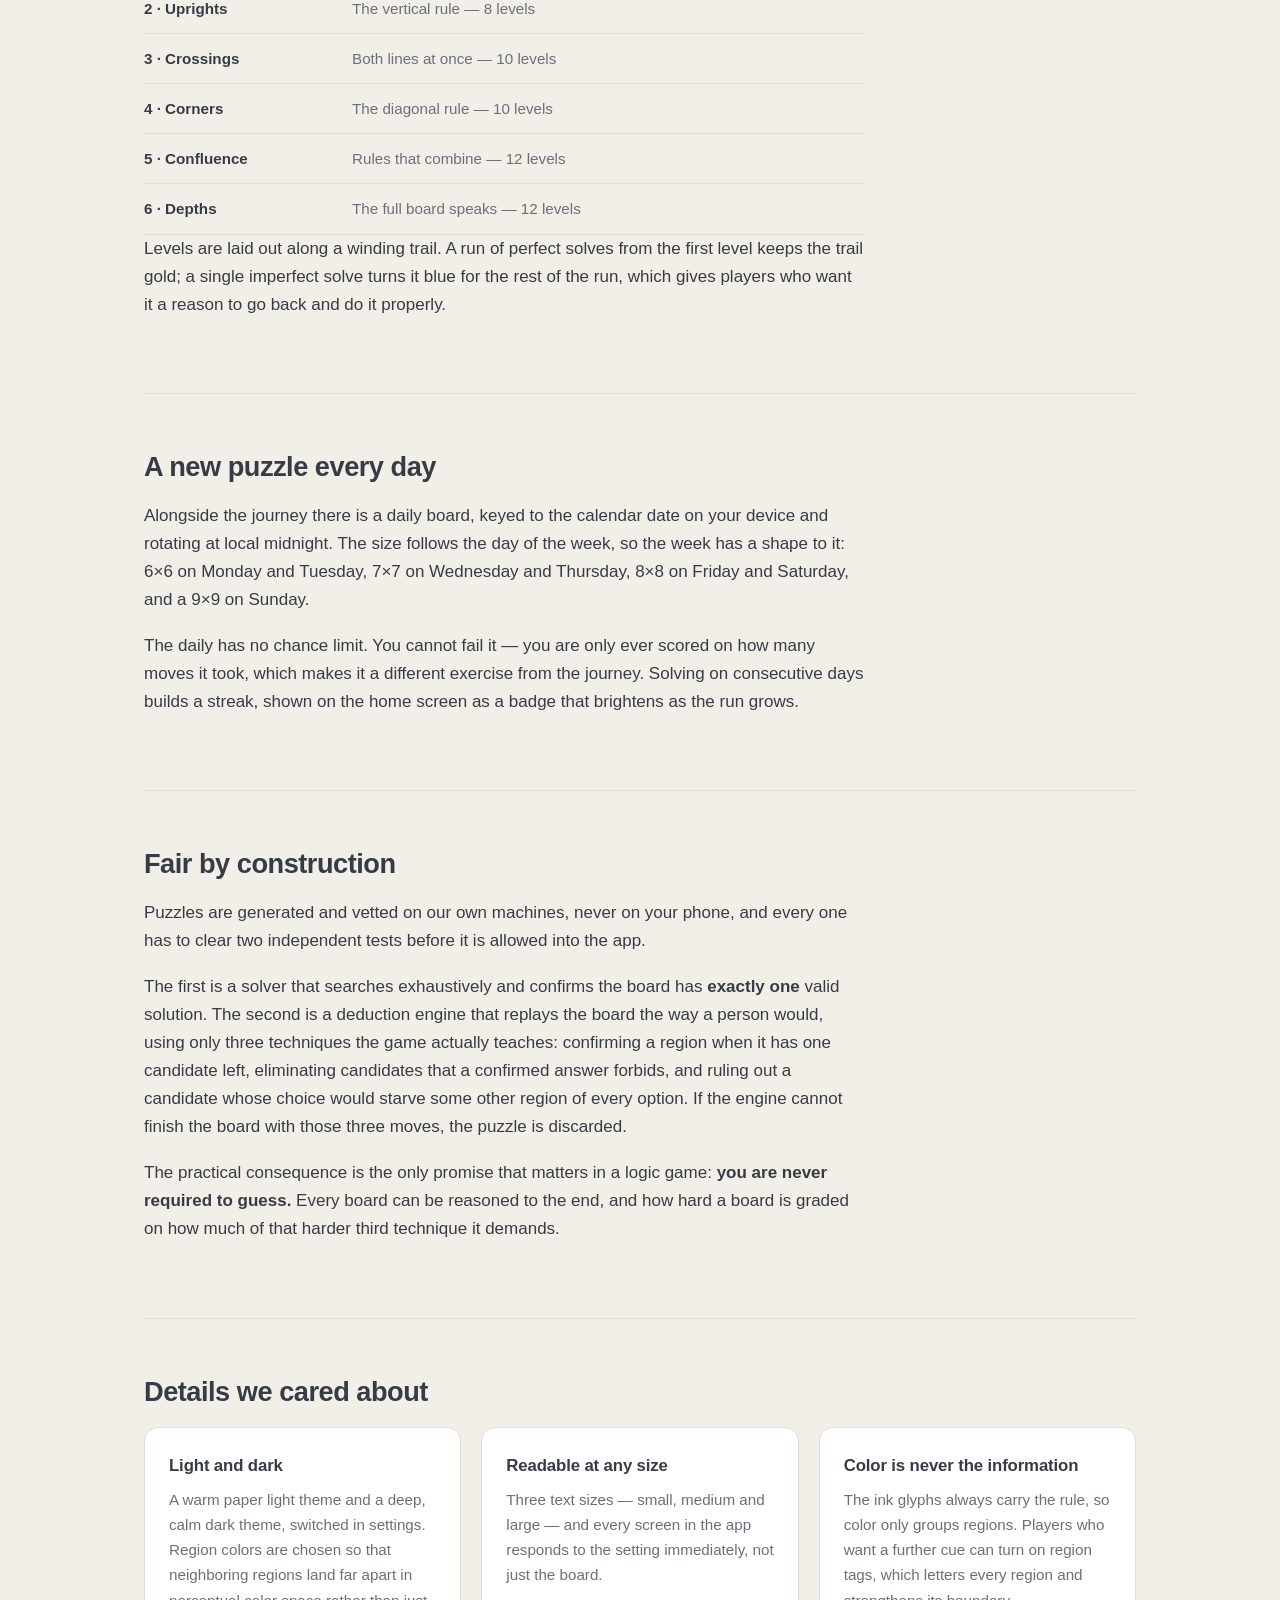
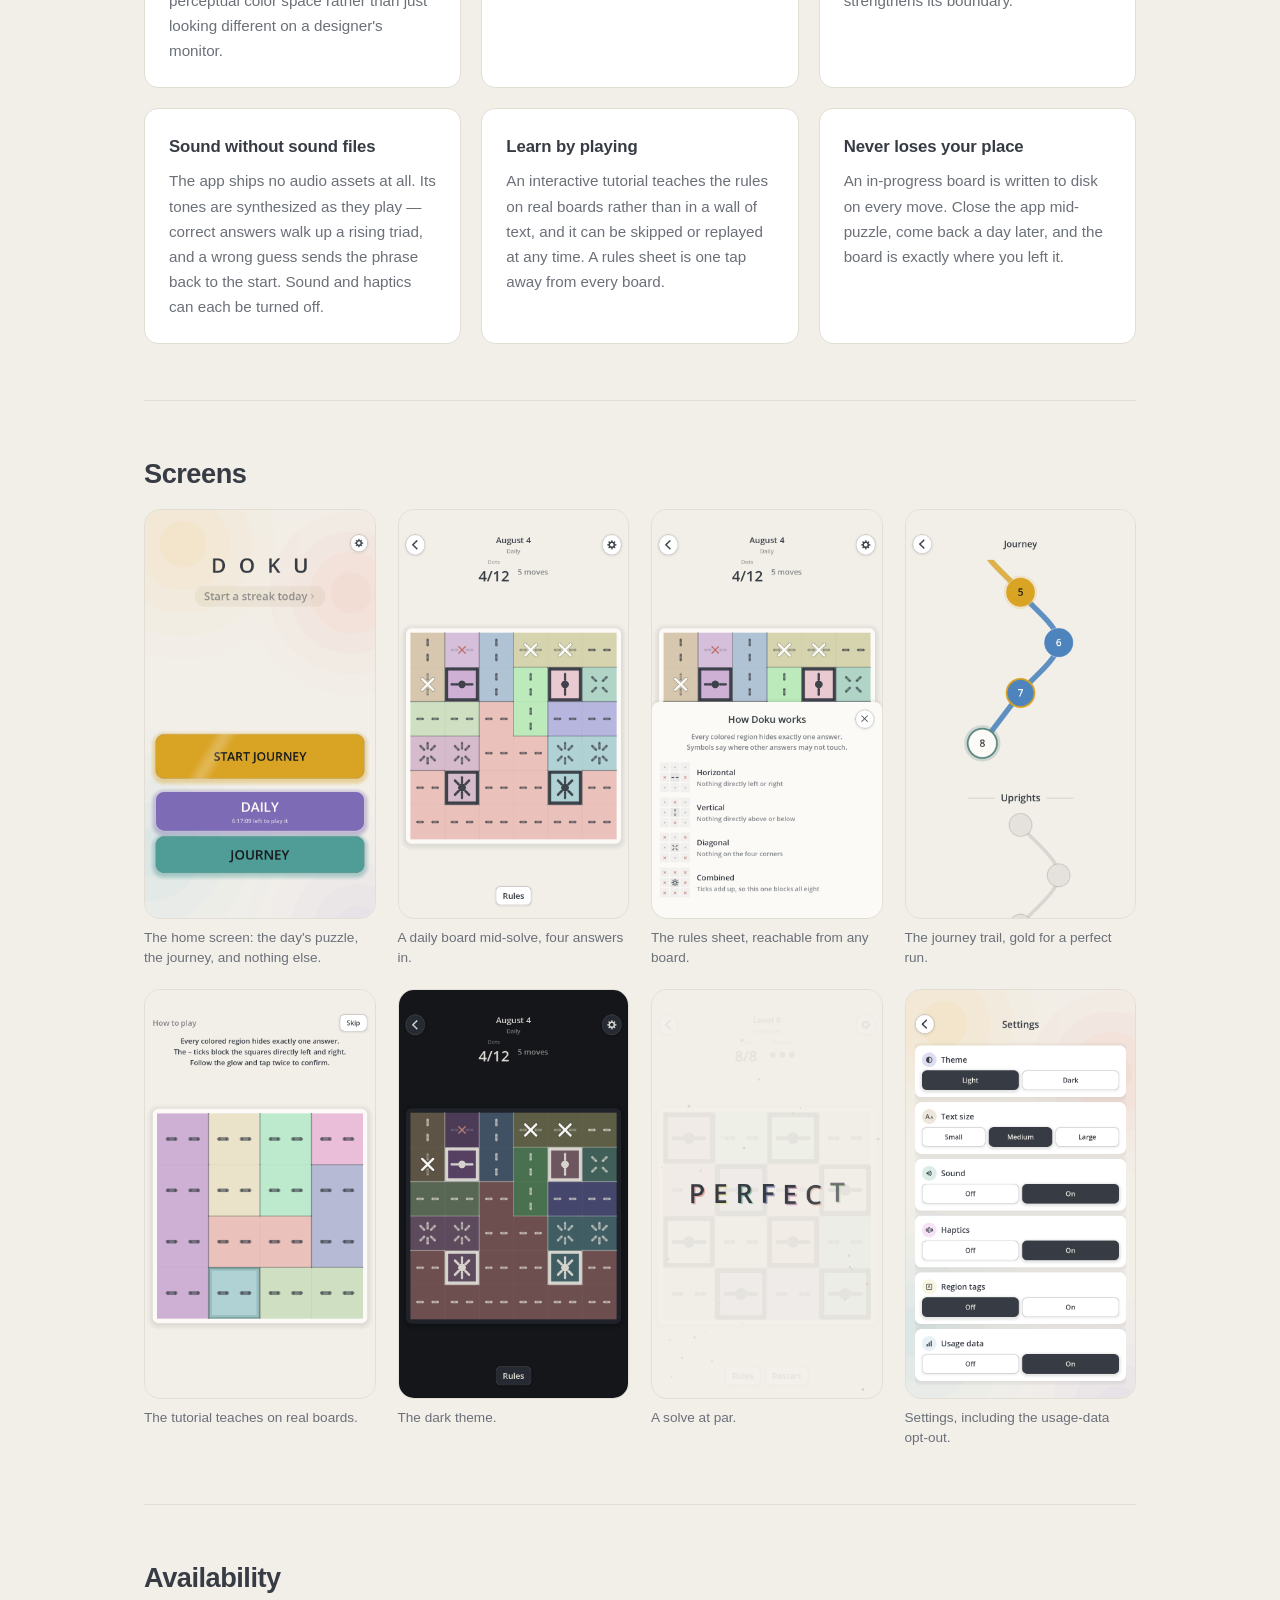
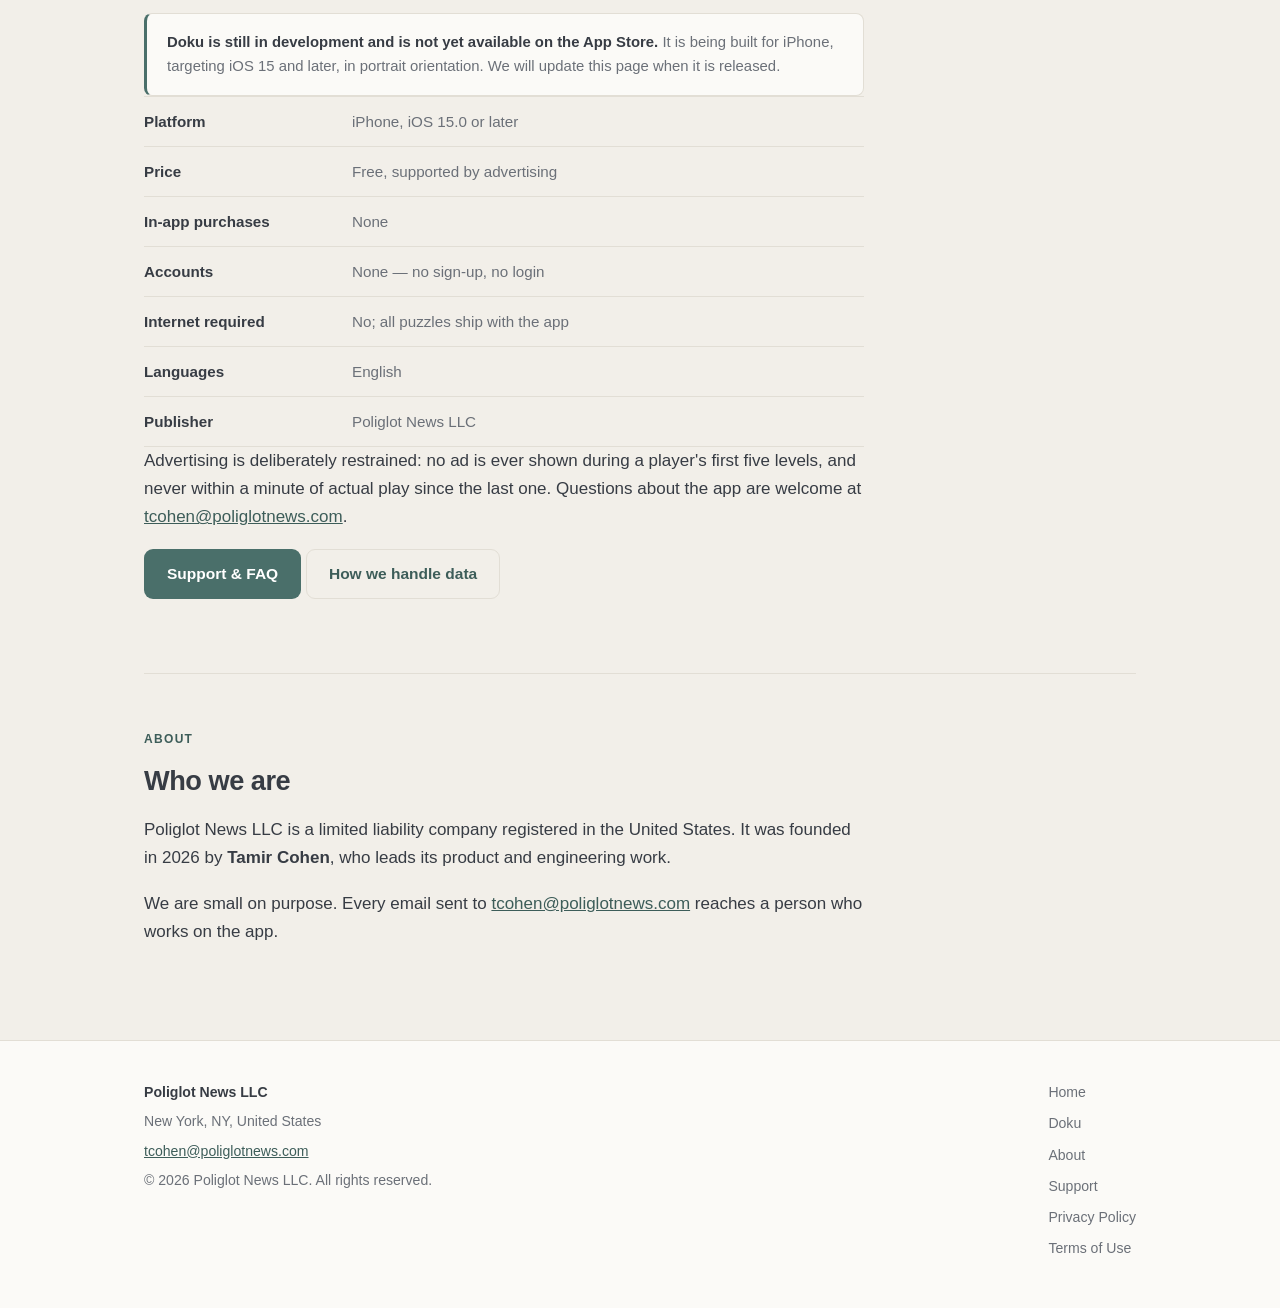
==== commit 7ade5fcc: "Roll Doku and About onto the main page The site is now a single-page layout: the Doku product conten" ====
--- a/index.html
+++ b/index.html
@@ -3,13 +3,13 @@
 <head>
 <meta charset="utf-8">
 <meta name="viewport" content="width=device-width, initial-scale=1">
-<title>Poliglot News</title>
-<meta name="description" content="Poliglot News LLC is an independent software studio building logic and language games for iOS. Our first product is Doku.">
+<title>Poliglot News — Doku, a logic puzzle for iPhone</title>
+<meta name="description" content="Poliglot News LLC is an independent software studio building logic and language games for iOS. Doku is a logic puzzle where every colored region hides one answer, with 60 levels across six chapters and a new puzzle every day.">
 <link rel="canonical" href="https://poliglotnews.com/">
 <meta property="og:type" content="website">
 <meta property="og:site_name" content="Poliglot News">
-<meta property="og:title" content="Poliglot News">
-<meta property="og:description" content="An independent software studio building logic and language games for iOS. Our first product is Doku.">
+<meta property="og:title" content="Poliglot News — Doku, a logic puzzle for iPhone">
+<meta property="og:description" content="Every colored region hides one answer, and directional marks say where other answers may not sit. 60 levels across six chapters, plus a new puzzle every day.">
 <meta property="og:url" content="https://poliglotnews.com/">
 <meta property="og:image" content="https://poliglotnews.com/assets/img/og.png">
 <meta name="twitter:card" content="summary_large_image">
@@ -43,8 +43,8 @@
   <nav>
     <a class="brand" href="/"><img src="/assets/img/logo.svg" alt=""> Poliglot News</a>
     <div class="nav-links">
-      <a href="/doku.html">Doku</a>
-      <a href="/about.html">About</a>
+      <a href="#doku">Doku</a>
+      <a href="#about">About</a>
       <a href="/support.html">Support</a>
       <a href="/privacy.html">Privacy</a>
       <a href="/terms.html">Terms</a>
@@ -54,11 +54,174 @@
 
 <main>
 
-  <section class="landing">
-    <img class="app-icon" src="/assets/img/doku-icon.png" alt="The Doku app icon: a green tile marked with pale directional ticks.">
-    <h1>Doku</h1>
-    <span class="badge">In development</span>
-    <p><a class="btn" href="/doku.html">How Doku works →</a></p>
+  <section class="hero" id="doku">
+    <div class="wrap">
+      <p class="eyebrow">A product of Poliglot News LLC</p>
+      <h1>Doku</h1>
+      <p><span class="badge">In development</span></p>
+      <p class="lede">A quiet logic puzzle for iPhone. Every colored region on the board hides exactly one answer. The marks inside each region tell you where other answers may not sit. That is the entire rule set.</p>
+    </div>
+  </section>
+
+  <section>
+    <div class="wrap">
+      <h2>How it plays</h2>
+      <p>A Doku board is a grid — anywhere from 4×4 to 9×9 — divided into irregular colored regions. Every square in a region carries the same small glyph, drawn as ticks radiating from an empty center. Your job is to find the one square in each region that can hold that region's answer without breaking any rule on the board.</p>
+      <p>The ticks are directions, and there are only three of them:</p>
+    </div>
+
+    <div class="glyphs">
+      <figure>
+        <img src="/assets/img/shots/cand_HV_green.png" alt="A green tile with one tick above, below, left and right of the center.">
+        <figcaption><b>Horizontal &amp; vertical</b>No other answer directly beside it, or directly above or below it.</figcaption>
+      </figure>
+      <figure>
+        <img src="/assets/img/shots/cand_D.png" alt="A green tile with four diagonal ticks at the corners of the center.">
+        <figcaption><b>Diagonal</b>No other answer on any of the four diagonal corners.</figcaption>
+      </figure>
+      <figure>
+        <img src="/assets/img/shots/cand_HVD.png" alt="A green tile with eight ticks radiating in every direction.">
+        <figcaption><b>Combined</b>Ticks add up. This one blocks all eight neighbors at once.</figcaption>
+      </figure>
+    </div>
+
+    <div class="wrap">
+      <p>The rules are symmetrical — it does not matter which of two squares carries the tick, only that one of them does. Two regions can never conflict with themselves, because only one square in each region is ever the answer.</p>
+      <p><strong>Single tap</strong> marks a square you have ruled out. Those marks are free, they cost nothing, and you can press and drag to sweep them across a whole run of squares at once. <strong>Double tap</strong> commits a square as its region's answer, and the board judges it immediately: a correct answer gains an ink frame and a center dot, a wrong one leaves a permanent red cross.</p>
+      <p>A flawless solve takes exactly one move per region, which the game calls <em>par</em>. In the numbered levels you get three chances; spend all three and the attempt resets, though your progress through the chapters never goes backward.</p>
+    </div>
+  </section>
+
+  <section>
+    <div class="wrap">
+      <h2>Sixty levels, six chapters</h2>
+      <p>The numbered journey introduces one idea at a time, and each chapter is named for the rule it teaches. Boards start at 4×4 with eight regions and grow to 9×9 with as many as twenty-two.</p>
+      <dl class="facts">
+        <div><dt>1 · First Lines</dt><dd>The horizontal rule — 8 levels</dd></div>
+        <div><dt>2 · Uprights</dt><dd>The vertical rule — 8 levels</dd></div>
+        <div><dt>3 · Crossings</dt><dd>Both lines at once — 10 levels</dd></div>
+        <div><dt>4 · Corners</dt><dd>The diagonal rule — 10 levels</dd></div>
+        <div><dt>5 · Confluence</dt><dd>Rules that combine — 12 levels</dd></div>
+        <div><dt>6 · Depths</dt><dd>The full board speaks — 12 levels</dd></div>
+      </dl>
+      <p>Levels are laid out along a winding trail. A run of perfect solves from the first level keeps the trail gold; a single imperfect solve turns it blue for the rest of the run, which gives players who want it a reason to go back and do it properly.</p>
+    </div>
+  </section>
+
+  <section>
+    <div class="wrap">
+      <h2>A new puzzle every day</h2>
+      <p>Alongside the journey there is a daily board, keyed to the calendar date on your device and rotating at local midnight. The size follows the day of the week, so the week has a shape to it: 6×6 on Monday and Tuesday, 7×7 on Wednesday and Thursday, 8×8 on Friday and Saturday, and a 9×9 on Sunday.</p>
+      <p>The daily has no chance limit. You cannot fail it — you are only ever scored on how many moves it took, which makes it a different exercise from the journey. Solving on consecutive days builds a streak, shown on the home screen as a badge that brightens as the run grows.</p>
+    </div>
+  </section>
+
+  <section>
+    <div class="wrap">
+      <h2>Fair by construction</h2>
+      <p>Puzzles are generated and vetted on our own machines, never on your phone, and every one has to clear two independent tests before it is allowed into the app.</p>
+      <p>The first is a solver that searches exhaustively and confirms the board has <strong>exactly one</strong> valid solution. The second is a deduction engine that replays the board the way a person would, using only three techniques the game actually teaches: confirming a region when it has one candidate left, eliminating candidates that a confirmed answer forbids, and ruling out a candidate whose choice would starve some other region of every option. If the engine cannot finish the board with those three moves, the puzzle is discarded.</p>
+      <p>The practical consequence is the only promise that matters in a logic game: <strong>you are never required to guess.</strong> Every board can be reasoned to the end, and how hard a board is graded on how much of that harder third technique it demands.</p>
+    </div>
+  </section>
+
+  <section>
+    <div class="wrap">
+      <h2>Details we cared about</h2>
+    </div>
+    <div class="grid">
+      <div class="card">
+        <h3>Light and dark</h3>
+        <p>A warm paper light theme and a deep, calm dark theme, switched in settings. Region colors are chosen so that neighboring regions land far apart in perceptual color space rather than just looking different on a designer's monitor.</p>
+      </div>
+      <div class="card">
+        <h3>Readable at any size</h3>
+        <p>Three text sizes — small, medium and large — and every screen in the app responds to the setting immediately, not just the board.</p>
+      </div>
+      <div class="card">
+        <h3>Color is never the information</h3>
+        <p>The ink glyphs always carry the rule, so color only groups regions. Players who want a further cue can turn on region tags, which letters every region and strengthens its boundary.</p>
+      </div>
+      <div class="card">
+        <h3>Sound without sound files</h3>
+        <p>The app ships no audio assets at all. Its tones are synthesized as they play — correct answers walk up a rising triad, and a wrong guess sends the phrase back to the start. Sound and haptics can each be turned off.</p>
+      </div>
+      <div class="card">
+        <h3>Learn by playing</h3>
+        <p>An interactive tutorial teaches the rules on real boards rather than in a wall of text, and it can be skipped or replayed at any time. A rules sheet is one tap away from every board.</p>
+      </div>
+      <div class="card">
+        <h3>Never loses your place</h3>
+        <p>An in-progress board is written to disk on every move. Close the app mid-puzzle, come back a day later, and the board is exactly where you left it.</p>
+      </div>
+    </div>
+  </section>
+
+  <section>
+    <div class="wrap"><h2>Screens</h2></div>
+    <div class="shots">
+      <figure>
+        <img src="/assets/img/shots/home.png" alt="Doku home screen with Start Journey, Daily and Journey buttons.">
+        <figcaption>The home screen: the day's puzzle, the journey, and nothing else.</figcaption>
+      </figure>
+      <figure>
+        <img src="/assets/img/shots/game_mid.png" alt="A 6 by 6 Doku board partway through a daily puzzle, showing four confirmed answers.">
+        <figcaption>A daily board mid-solve, four answers in.</figcaption>
+      </figure>
+      <figure>
+        <img src="/assets/img/shots/rule_sheet.png" alt="The in-game rules sheet explaining the horizontal, vertical, diagonal and combined rules.">
+        <figcaption>The rules sheet, reachable from any board.</figcaption>
+      </figure>
+      <figure>
+        <img src="/assets/img/shots/journey_progress.png" alt="The journey map showing numbered levels along a winding trail.">
+        <figcaption>The journey trail, gold for a perfect run.</figcaption>
+      </figure>
+      <figure>
+        <img src="/assets/img/shots/tutorial.png" alt="The Doku tutorial teaching the first rule on a small board.">
+        <figcaption>The tutorial teaches on real boards.</figcaption>
+      </figure>
+      <figure>
+        <img src="/assets/img/shots/game_dark.png" alt="A Doku board rendered in the dark theme.">
+        <figcaption>The dark theme.</figcaption>
+      </figure>
+      <figure>
+        <img src="/assets/img/shots/win_banner.png" alt="The banner shown after solving a Doku board perfectly.">
+        <figcaption>A solve at par.</figcaption>
+      </figure>
+      <figure>
+        <img src="/assets/img/shots/settings.png" alt="The Doku settings screen with theme, text size, sound, haptics and usage data options.">
+        <figcaption>Settings, including the usage-data opt-out.</figcaption>
+      </figure>
+    </div>
+  </section>
+
+  <section>
+    <div class="wrap">
+      <h2>Availability</h2>
+      <div class="note">
+        <p><strong>Doku is still in development and is not yet available on the App Store.</strong> It is being built for iPhone, targeting iOS 15 and later, in portrait orientation. We will update this page when it is released.</p>
+      </div>
+      <dl class="facts">
+        <div><dt>Platform</dt><dd>iPhone, iOS 15.0 or later</dd></div>
+        <div><dt>Price</dt><dd>Free, supported by advertising</dd></div>
+        <div><dt>In-app purchases</dt><dd>None</dd></div>
+        <div><dt>Accounts</dt><dd>None — no sign-up, no login</dd></div>
+        <div><dt>Internet required</dt><dd>No; all puzzles ship with the app</dd></div>
+        <div><dt>Languages</dt><dd>English</dd></div>
+        <div><dt>Publisher</dt><dd>Poliglot News LLC</dd></div>
+      </dl>
+      <p>Advertising is deliberately restrained: no ad is ever shown during a player's first five levels, and never within a minute of actual play since the last one. Questions about the app are welcome at <a href="mailto:tcohen@poliglotnews.com">tcohen@poliglotnews.com</a>.</p>
+      <p><a class="btn" href="/support.html">Support &amp; FAQ</a> <a class="btn btn-quiet" href="/privacy.html">How we handle data</a></p>
+    </div>
+  </section>
+
+  <section id="about">
+    <div class="wrap">
+      <p class="eyebrow">About</p>
+      <h2>Who we are</h2>
+      <p>Poliglot News LLC is a limited liability company registered in the United States. It was founded in 2026 by <strong>Tamir Cohen</strong>, who leads its product and engineering work.</p>
+      <p>We are small on purpose. Every email sent to <a href="mailto:tcohen@poliglotnews.com">tcohen@poliglotnews.com</a> reaches a person who works on the app.</p>
+    </div>
   </section>
 
 </main>
@@ -73,8 +236,8 @@
     </div>
     <nav aria-label="Footer">
       <a href="/">Home</a>
-      <a href="/doku.html">Doku</a>
-      <a href="/about.html">About</a>
+      <a href="/#doku">Doku</a>
+      <a href="/#about">About</a>
       <a href="/support.html">Support</a>
       <a href="/privacy.html">Privacy Policy</a>
       <a href="/terms.html">Terms of Use</a>
--- a/assets/css/site.css
+++ b/assets/css/site.css
@@ -124,6 +124,7 @@
 .wrap { max-width: var(--textw); }
 
 section { padding: 56px 0; border-bottom: 1px solid var(--border); }
+section[id] { scroll-margin-top: 78px; }
 section:last-of-type { border-bottom: 0; }
 
 .hero { padding: 76px 0 60px; }
@@ -220,56 +221,6 @@
 }
 
 .btn-quiet:hover { background: var(--surface); color: var(--ink); }
-
-/* minimal landing block (homepage) */
-.landing {
-  padding: 104px 0 118px;
-  display: flex;
-  flex-direction: column;
-  align-items: center;
-  text-align: center;
-  border-bottom: 0;
-}
-
-.landing .app-icon {
-  width: 128px;
-  height: 128px;
-  border-radius: 29px;
-  border: 1px solid var(--border);
-  margin-bottom: 28px;
-}
-
-.landing h1 {
-  font-size: clamp(2.4rem, 6vw, 3.4rem);
-  margin-bottom: 16px;
-}
-
-.landing .badge { margin-bottom: 32px; }
-
-@media (max-width: 640px) {
-  .landing { padding: 64px 0 76px; }
-  .landing .app-icon { width: 104px; height: 104px; border-radius: 24px; }
-}
-
-/* product intro: icon beside text */
-.product-head {
-  display: flex;
-  gap: 22px;
-  align-items: flex-start;
-  flex-wrap: wrap;
-  margin-bottom: 26px;
-}
-
-.product-head img {
-  width: 88px;
-  height: 88px;
-  border-radius: 20px;
-  border: 1px solid var(--border);
-  flex: none;
-}
-
-.product-head .meta { flex: 1 1 320px; min-width: 260px; }
-.product-head h2 { margin-bottom: 8px; }
 
 .badge {
   display: inline-block;
@@ -309,12 +260,6 @@
   line-height: 1.45;
 }
 
-.shot-solo {
-  max-width: 300px;
-  border-radius: 16px;
-  border: 1px solid var(--border);
-}
-
 /* rule glyph tiles */
 .glyphs {
   display: grid;
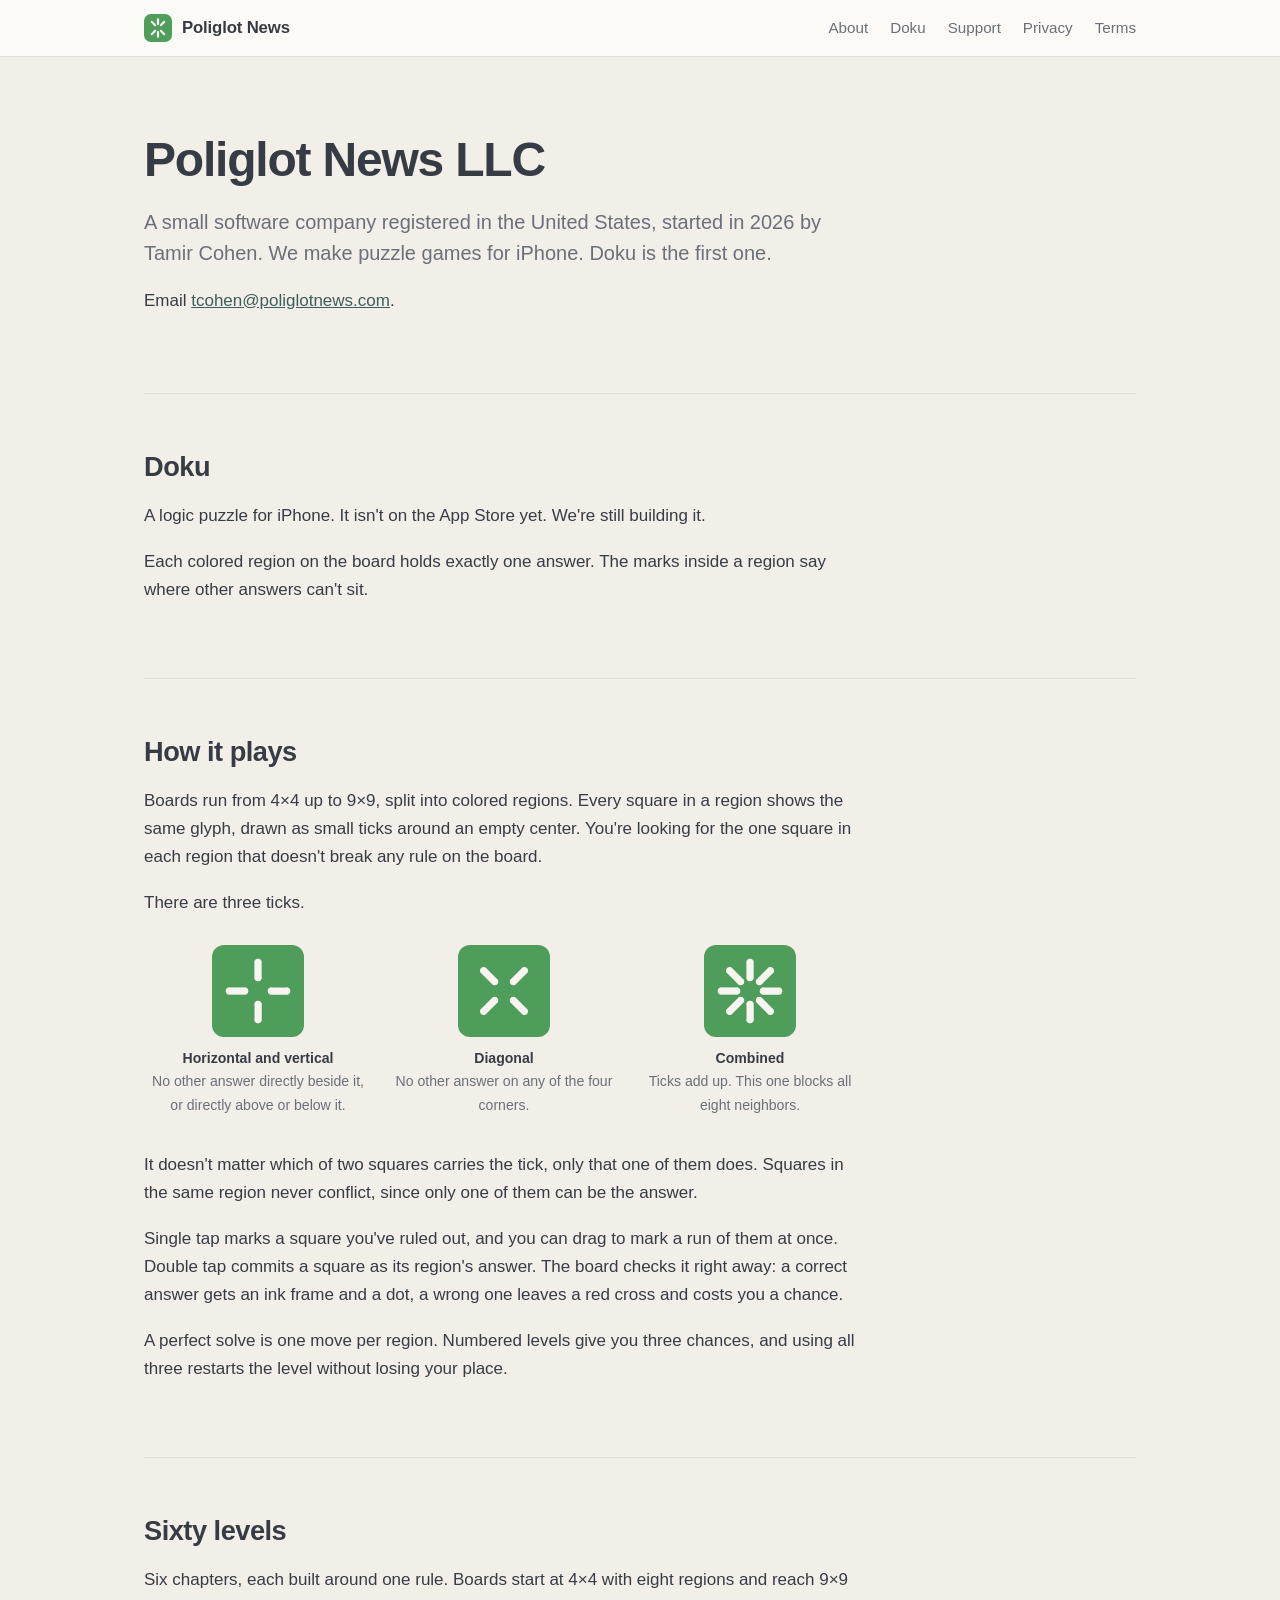
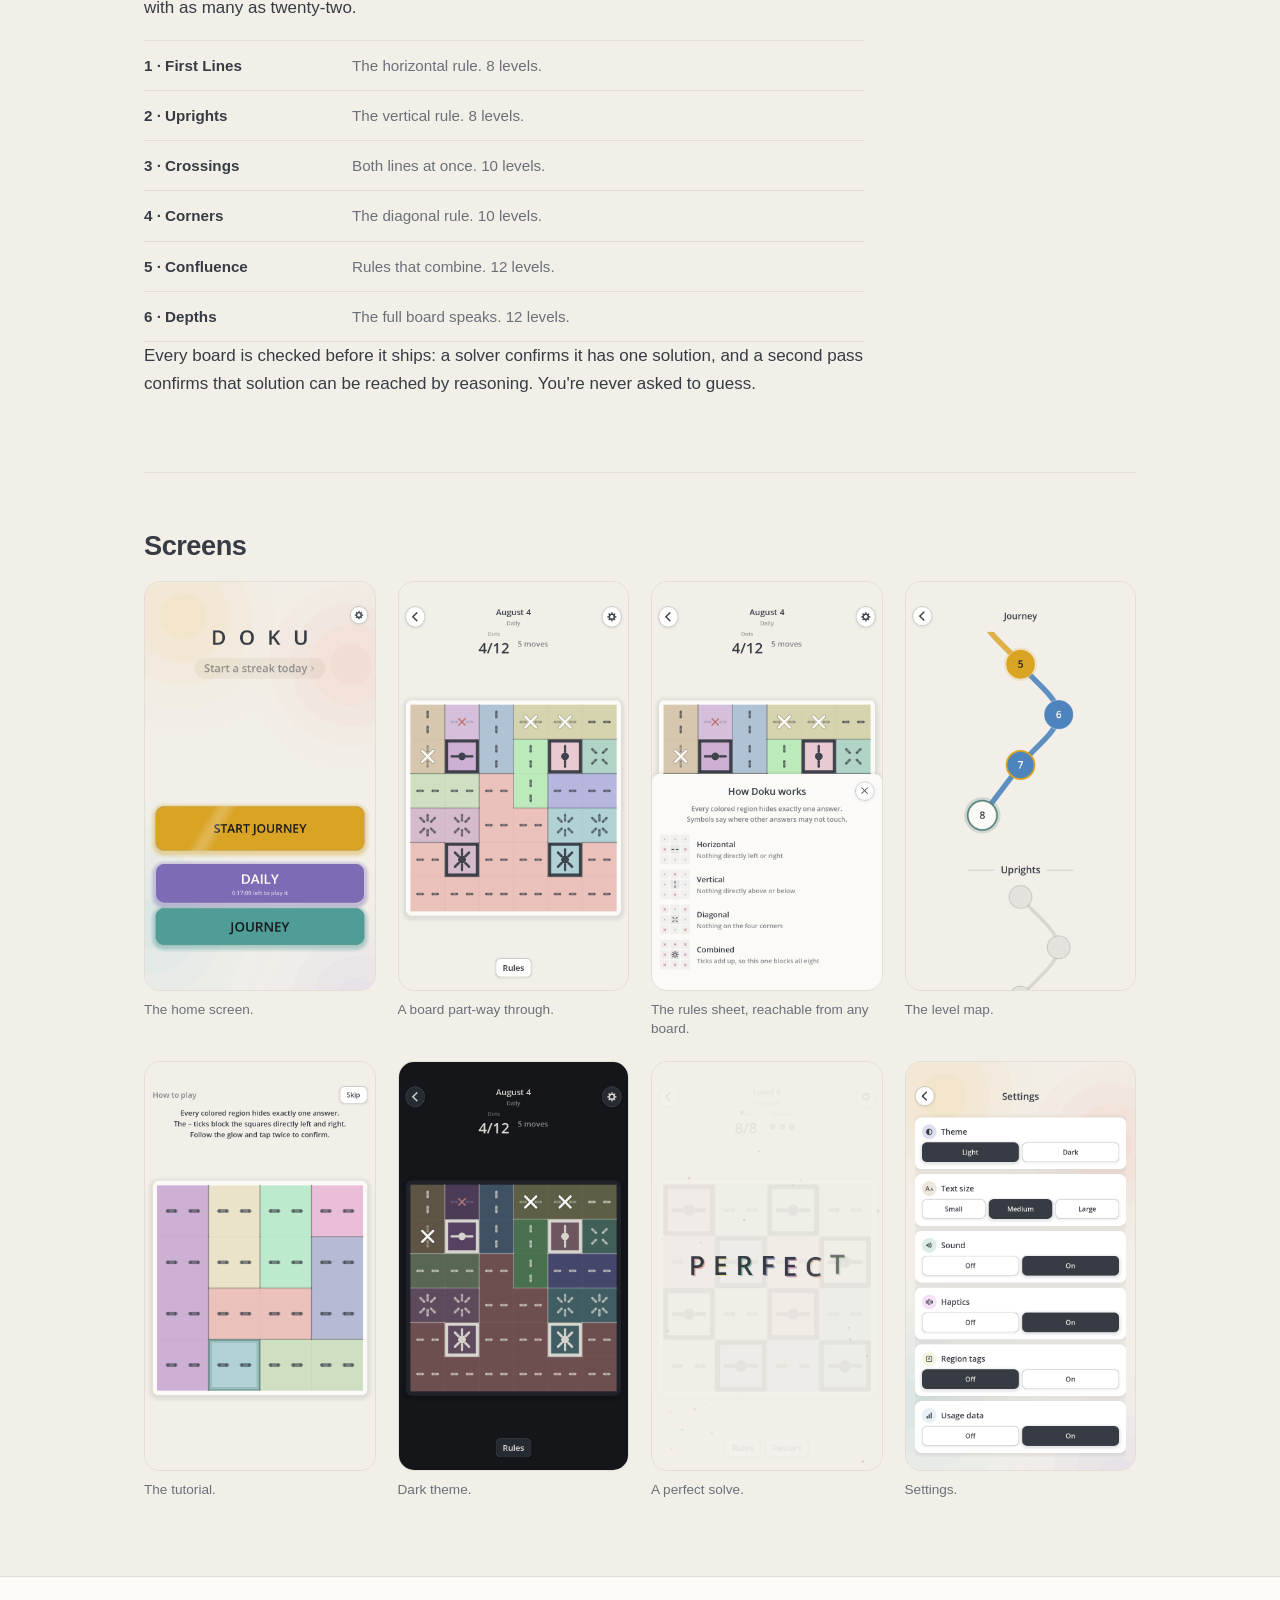
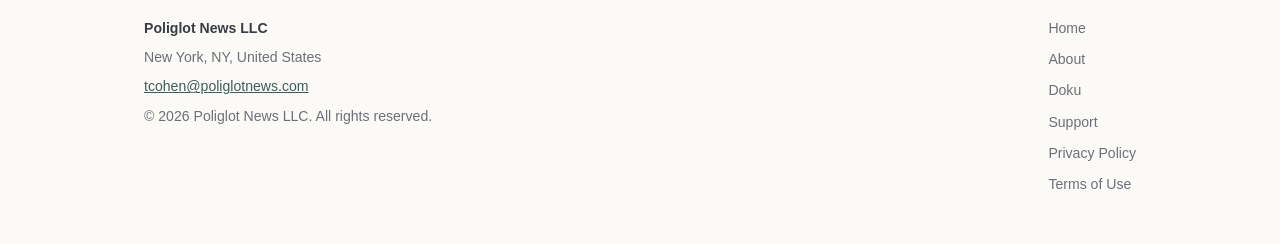
==== commit 66b8baba: "Cut sections, drop em dashes, plainer copy Move About to the top of the main page and remove the "A " ====
--- a/index.html
+++ b/index.html
@@ -3,13 +3,13 @@
 <head>
 <meta charset="utf-8">
 <meta name="viewport" content="width=device-width, initial-scale=1">
-<title>Poliglot News — Doku, a logic puzzle for iPhone</title>
-<meta name="description" content="Poliglot News LLC is an independent software studio building logic and language games for iOS. Doku is a logic puzzle where every colored region hides one answer, with 60 levels across six chapters and a new puzzle every day.">
+<title>Poliglot News LLC</title>
+<meta name="description" content="Poliglot News LLC is a small software company that makes puzzle games for iPhone. Doku, a logic puzzle, is the first one.">
 <link rel="canonical" href="https://poliglotnews.com/">
 <meta property="og:type" content="website">
 <meta property="og:site_name" content="Poliglot News">
-<meta property="og:title" content="Poliglot News — Doku, a logic puzzle for iPhone">
-<meta property="og:description" content="Every colored region hides one answer, and directional marks say where other answers may not sit. 60 levels across six chapters, plus a new puzzle every day.">
+<meta property="og:title" content="Poliglot News LLC">
+<meta property="og:description" content="A small software company that makes puzzle games for iPhone. Doku, a logic puzzle, is the first one.">
 <meta property="og:url" content="https://poliglotnews.com/">
 <meta property="og:image" content="https://poliglotnews.com/assets/img/og.png">
 <meta name="twitter:card" content="summary_large_image">
@@ -43,8 +43,8 @@
   <nav>
     <a class="brand" href="/"><img src="/assets/img/logo.svg" alt=""> Poliglot News</a>
     <div class="nav-links">
+      <a href="#about">About</a>
       <a href="#doku">Doku</a>
-      <a href="#about">About</a>
       <a href="/support.html">Support</a>
       <a href="/privacy.html">Privacy</a>
       <a href="/terms.html">Terms</a>
@@ -54,106 +54,64 @@
 
 <main>
 
-  <section class="hero" id="doku">
+  <section class="hero" id="about">
     <div class="wrap">
-      <p class="eyebrow">A product of Poliglot News LLC</p>
-      <h1>Doku</h1>
-      <p><span class="badge">In development</span></p>
-      <p class="lede">A quiet logic puzzle for iPhone. Every colored region on the board hides exactly one answer. The marks inside each region tell you where other answers may not sit. That is the entire rule set.</p>
+      <h1>Poliglot News LLC</h1>
+      <p class="lede">A small software company registered in the United States, started in 2026 by Tamir Cohen. We make puzzle games for iPhone. Doku is the first one.</p>
+      <p>Email <a href="mailto:tcohen@poliglotnews.com">tcohen@poliglotnews.com</a>.</p>
+    </div>
+  </section>
+
+  <section id="doku">
+    <div class="wrap">
+      <h2>Doku</h2>
+      <p>A logic puzzle for iPhone. It isn't on the App Store yet. We're still building it.</p>
+      <p>Each colored region on the board holds exactly one answer. The marks inside a region say where other answers can't sit.</p>
     </div>
   </section>
 
   <section>
     <div class="wrap">
       <h2>How it plays</h2>
-      <p>A Doku board is a grid — anywhere from 4×4 to 9×9 — divided into irregular colored regions. Every square in a region carries the same small glyph, drawn as ticks radiating from an empty center. Your job is to find the one square in each region that can hold that region's answer without breaking any rule on the board.</p>
-      <p>The ticks are directions, and there are only three of them:</p>
+      <p>Boards run from 4×4 up to 9×9, split into colored regions. Every square in a region shows the same glyph, drawn as small ticks around an empty center. You're looking for the one square in each region that doesn't break any rule on the board.</p>
+      <p>There are three ticks.</p>
     </div>
 
     <div class="glyphs">
       <figure>
         <img src="/assets/img/shots/cand_HV_green.png" alt="A green tile with one tick above, below, left and right of the center.">
-        <figcaption><b>Horizontal &amp; vertical</b>No other answer directly beside it, or directly above or below it.</figcaption>
+        <figcaption><b>Horizontal and vertical</b>No other answer directly beside it, or directly above or below it.</figcaption>
       </figure>
       <figure>
         <img src="/assets/img/shots/cand_D.png" alt="A green tile with four diagonal ticks at the corners of the center.">
-        <figcaption><b>Diagonal</b>No other answer on any of the four diagonal corners.</figcaption>
+        <figcaption><b>Diagonal</b>No other answer on any of the four corners.</figcaption>
       </figure>
       <figure>
         <img src="/assets/img/shots/cand_HVD.png" alt="A green tile with eight ticks radiating in every direction.">
-        <figcaption><b>Combined</b>Ticks add up. This one blocks all eight neighbors at once.</figcaption>
+        <figcaption><b>Combined</b>Ticks add up. This one blocks all eight neighbors.</figcaption>
       </figure>
     </div>
 
     <div class="wrap">
-      <p>The rules are symmetrical — it does not matter which of two squares carries the tick, only that one of them does. Two regions can never conflict with themselves, because only one square in each region is ever the answer.</p>
-      <p><strong>Single tap</strong> marks a square you have ruled out. Those marks are free, they cost nothing, and you can press and drag to sweep them across a whole run of squares at once. <strong>Double tap</strong> commits a square as its region's answer, and the board judges it immediately: a correct answer gains an ink frame and a center dot, a wrong one leaves a permanent red cross.</p>
-      <p>A flawless solve takes exactly one move per region, which the game calls <em>par</em>. In the numbered levels you get three chances; spend all three and the attempt resets, though your progress through the chapters never goes backward.</p>
+      <p>It doesn't matter which of two squares carries the tick, only that one of them does. Squares in the same region never conflict, since only one of them can be the answer.</p>
+      <p>Single tap marks a square you've ruled out, and you can drag to mark a run of them at once. Double tap commits a square as its region's answer. The board checks it right away: a correct answer gets an ink frame and a dot, a wrong one leaves a red cross and costs you a chance.</p>
+      <p>A perfect solve is one move per region. Numbered levels give you three chances, and using all three restarts the level without losing your place.</p>
     </div>
   </section>
 
   <section>
     <div class="wrap">
-      <h2>Sixty levels, six chapters</h2>
-      <p>The numbered journey introduces one idea at a time, and each chapter is named for the rule it teaches. Boards start at 4×4 with eight regions and grow to 9×9 with as many as twenty-two.</p>
+      <h2>Sixty levels</h2>
+      <p>Six chapters, each built around one rule. Boards start at 4×4 with eight regions and reach 9×9 with as many as twenty-two.</p>
       <dl class="facts">
-        <div><dt>1 · First Lines</dt><dd>The horizontal rule — 8 levels</dd></div>
-        <div><dt>2 · Uprights</dt><dd>The vertical rule — 8 levels</dd></div>
-        <div><dt>3 · Crossings</dt><dd>Both lines at once — 10 levels</dd></div>
-        <div><dt>4 · Corners</dt><dd>The diagonal rule — 10 levels</dd></div>
-        <div><dt>5 · Confluence</dt><dd>Rules that combine — 12 levels</dd></div>
-        <div><dt>6 · Depths</dt><dd>The full board speaks — 12 levels</dd></div>
+        <div><dt>1 · First Lines</dt><dd>The horizontal rule. 8 levels.</dd></div>
+        <div><dt>2 · Uprights</dt><dd>The vertical rule. 8 levels.</dd></div>
+        <div><dt>3 · Crossings</dt><dd>Both lines at once. 10 levels.</dd></div>
+        <div><dt>4 · Corners</dt><dd>The diagonal rule. 10 levels.</dd></div>
+        <div><dt>5 · Confluence</dt><dd>Rules that combine. 12 levels.</dd></div>
+        <div><dt>6 · Depths</dt><dd>The full board speaks. 12 levels.</dd></div>
       </dl>
-      <p>Levels are laid out along a winding trail. A run of perfect solves from the first level keeps the trail gold; a single imperfect solve turns it blue for the rest of the run, which gives players who want it a reason to go back and do it properly.</p>
-    </div>
-  </section>
-
-  <section>
-    <div class="wrap">
-      <h2>A new puzzle every day</h2>
-      <p>Alongside the journey there is a daily board, keyed to the calendar date on your device and rotating at local midnight. The size follows the day of the week, so the week has a shape to it: 6×6 on Monday and Tuesday, 7×7 on Wednesday and Thursday, 8×8 on Friday and Saturday, and a 9×9 on Sunday.</p>
-      <p>The daily has no chance limit. You cannot fail it — you are only ever scored on how many moves it took, which makes it a different exercise from the journey. Solving on consecutive days builds a streak, shown on the home screen as a badge that brightens as the run grows.</p>
-    </div>
-  </section>
-
-  <section>
-    <div class="wrap">
-      <h2>Fair by construction</h2>
-      <p>Puzzles are generated and vetted on our own machines, never on your phone, and every one has to clear two independent tests before it is allowed into the app.</p>
-      <p>The first is a solver that searches exhaustively and confirms the board has <strong>exactly one</strong> valid solution. The second is a deduction engine that replays the board the way a person would, using only three techniques the game actually teaches: confirming a region when it has one candidate left, eliminating candidates that a confirmed answer forbids, and ruling out a candidate whose choice would starve some other region of every option. If the engine cannot finish the board with those three moves, the puzzle is discarded.</p>
-      <p>The practical consequence is the only promise that matters in a logic game: <strong>you are never required to guess.</strong> Every board can be reasoned to the end, and how hard a board is graded on how much of that harder third technique it demands.</p>
-    </div>
-  </section>
-
-  <section>
-    <div class="wrap">
-      <h2>Details we cared about</h2>
-    </div>
-    <div class="grid">
-      <div class="card">
-        <h3>Light and dark</h3>
-        <p>A warm paper light theme and a deep, calm dark theme, switched in settings. Region colors are chosen so that neighboring regions land far apart in perceptual color space rather than just looking different on a designer's monitor.</p>
-      </div>
-      <div class="card">
-        <h3>Readable at any size</h3>
-        <p>Three text sizes — small, medium and large — and every screen in the app responds to the setting immediately, not just the board.</p>
-      </div>
-      <div class="card">
-        <h3>Color is never the information</h3>
-        <p>The ink glyphs always carry the rule, so color only groups regions. Players who want a further cue can turn on region tags, which letters every region and strengthens its boundary.</p>
-      </div>
-      <div class="card">
-        <h3>Sound without sound files</h3>
-        <p>The app ships no audio assets at all. Its tones are synthesized as they play — correct answers walk up a rising triad, and a wrong guess sends the phrase back to the start. Sound and haptics can each be turned off.</p>
-      </div>
-      <div class="card">
-        <h3>Learn by playing</h3>
-        <p>An interactive tutorial teaches the rules on real boards rather than in a wall of text, and it can be skipped or replayed at any time. A rules sheet is one tap away from every board.</p>
-      </div>
-      <div class="card">
-        <h3>Never loses your place</h3>
-        <p>An in-progress board is written to disk on every move. Close the app mid-puzzle, come back a day later, and the board is exactly where you left it.</p>
-      </div>
+      <p>Every board is checked before it ships: a solver confirms it has one solution, and a second pass confirms that solution can be reached by reasoning. You're never asked to guess.</p>
     </div>
   </section>
 
@@ -162,65 +120,36 @@
     <div class="shots">
       <figure>
         <img src="/assets/img/shots/home.png" alt="Doku home screen with Start Journey, Daily and Journey buttons.">
-        <figcaption>The home screen: the day's puzzle, the journey, and nothing else.</figcaption>
+        <figcaption>The home screen.</figcaption>
       </figure>
       <figure>
-        <img src="/assets/img/shots/game_mid.png" alt="A 6 by 6 Doku board partway through a daily puzzle, showing four confirmed answers.">
-        <figcaption>A daily board mid-solve, four answers in.</figcaption>
+        <img src="/assets/img/shots/game_mid.png" alt="A 6 by 6 Doku board partway through, showing four confirmed answers.">
+        <figcaption>A board part-way through.</figcaption>
       </figure>
       <figure>
         <img src="/assets/img/shots/rule_sheet.png" alt="The in-game rules sheet explaining the horizontal, vertical, diagonal and combined rules.">
         <figcaption>The rules sheet, reachable from any board.</figcaption>
       </figure>
       <figure>
-        <img src="/assets/img/shots/journey_progress.png" alt="The journey map showing numbered levels along a winding trail.">
-        <figcaption>The journey trail, gold for a perfect run.</figcaption>
+        <img src="/assets/img/shots/journey_progress.png" alt="The level map showing numbered levels along a winding trail.">
+        <figcaption>The level map.</figcaption>
       </figure>
       <figure>
         <img src="/assets/img/shots/tutorial.png" alt="The Doku tutorial teaching the first rule on a small board.">
-        <figcaption>The tutorial teaches on real boards.</figcaption>
+        <figcaption>The tutorial.</figcaption>
       </figure>
       <figure>
         <img src="/assets/img/shots/game_dark.png" alt="A Doku board rendered in the dark theme.">
-        <figcaption>The dark theme.</figcaption>
+        <figcaption>Dark theme.</figcaption>
       </figure>
       <figure>
         <img src="/assets/img/shots/win_banner.png" alt="The banner shown after solving a Doku board perfectly.">
-        <figcaption>A solve at par.</figcaption>
+        <figcaption>A perfect solve.</figcaption>
       </figure>
       <figure>
         <img src="/assets/img/shots/settings.png" alt="The Doku settings screen with theme, text size, sound, haptics and usage data options.">
-        <figcaption>Settings, including the usage-data opt-out.</figcaption>
+        <figcaption>Settings.</figcaption>
       </figure>
-    </div>
-  </section>
-
-  <section>
-    <div class="wrap">
-      <h2>Availability</h2>
-      <div class="note">
-        <p><strong>Doku is still in development and is not yet available on the App Store.</strong> It is being built for iPhone, targeting iOS 15 and later, in portrait orientation. We will update this page when it is released.</p>
-      </div>
-      <dl class="facts">
-        <div><dt>Platform</dt><dd>iPhone, iOS 15.0 or later</dd></div>
-        <div><dt>Price</dt><dd>Free, supported by advertising</dd></div>
-        <div><dt>In-app purchases</dt><dd>None</dd></div>
-        <div><dt>Accounts</dt><dd>None — no sign-up, no login</dd></div>
-        <div><dt>Internet required</dt><dd>No; all puzzles ship with the app</dd></div>
-        <div><dt>Languages</dt><dd>English</dd></div>
-        <div><dt>Publisher</dt><dd>Poliglot News LLC</dd></div>
-      </dl>
-      <p>Advertising is deliberately restrained: no ad is ever shown during a player's first five levels, and never within a minute of actual play since the last one. Questions about the app are welcome at <a href="mailto:tcohen@poliglotnews.com">tcohen@poliglotnews.com</a>.</p>
-      <p><a class="btn" href="/support.html">Support &amp; FAQ</a> <a class="btn btn-quiet" href="/privacy.html">How we handle data</a></p>
-    </div>
-  </section>
-
-  <section id="about">
-    <div class="wrap">
-      <p class="eyebrow">About</p>
-      <h2>Who we are</h2>
-      <p>Poliglot News LLC is a limited liability company registered in the United States. It was founded in 2026 by <strong>Tamir Cohen</strong>, who leads its product and engineering work.</p>
-      <p>We are small on purpose. Every email sent to <a href="mailto:tcohen@poliglotnews.com">tcohen@poliglotnews.com</a> reaches a person who works on the app.</p>
     </div>
   </section>
 
@@ -236,8 +165,8 @@
     </div>
     <nav aria-label="Footer">
       <a href="/">Home</a>
+      <a href="/#about">About</a>
       <a href="/#doku">Doku</a>
-      <a href="/#about">About</a>
       <a href="/support.html">Support</a>
       <a href="/privacy.html">Privacy Policy</a>
       <a href="/terms.html">Terms of Use</a>
--- a/assets/css/site.css
+++ b/assets/css/site.css
@@ -1,4 +1,4 @@
-/* Poliglot News LLC — shared site styles */
+/* Poliglot News LLC, shared site styles */
 
 :root {
   --bg: #f2efe9;
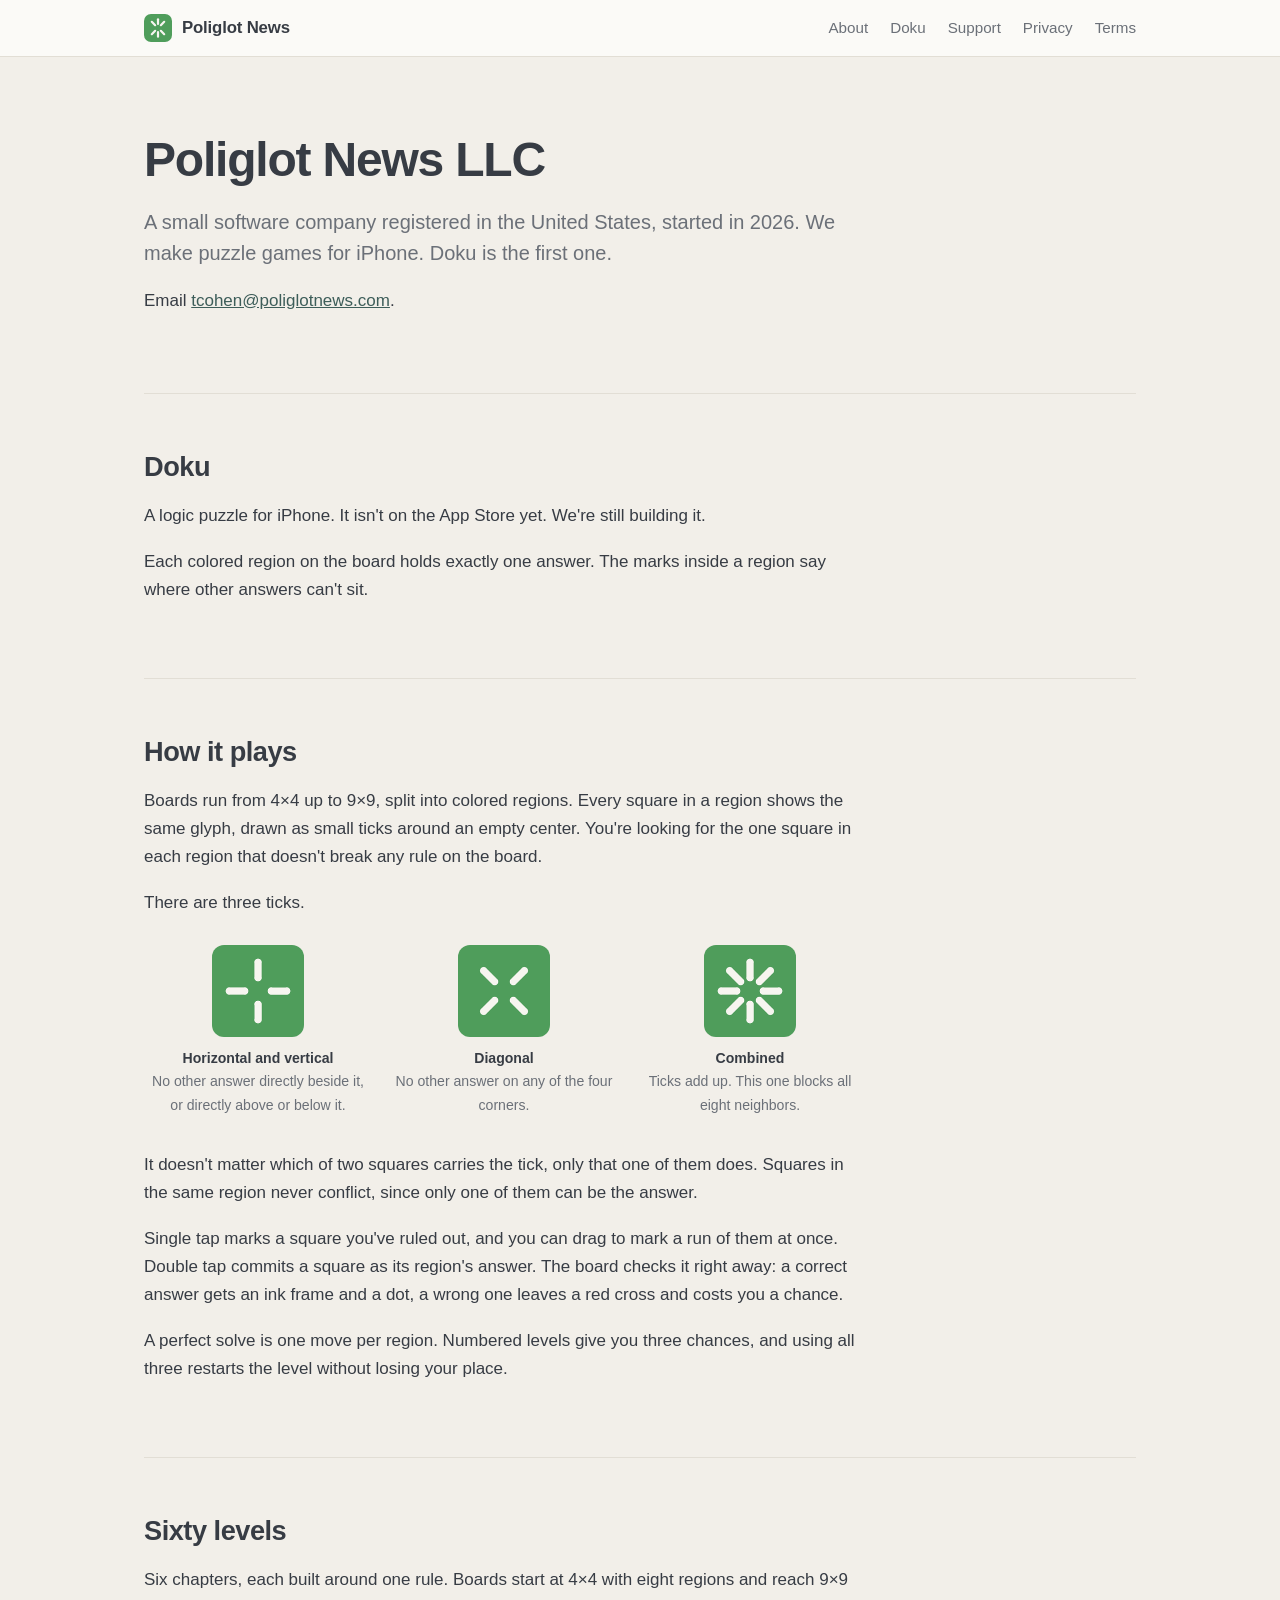
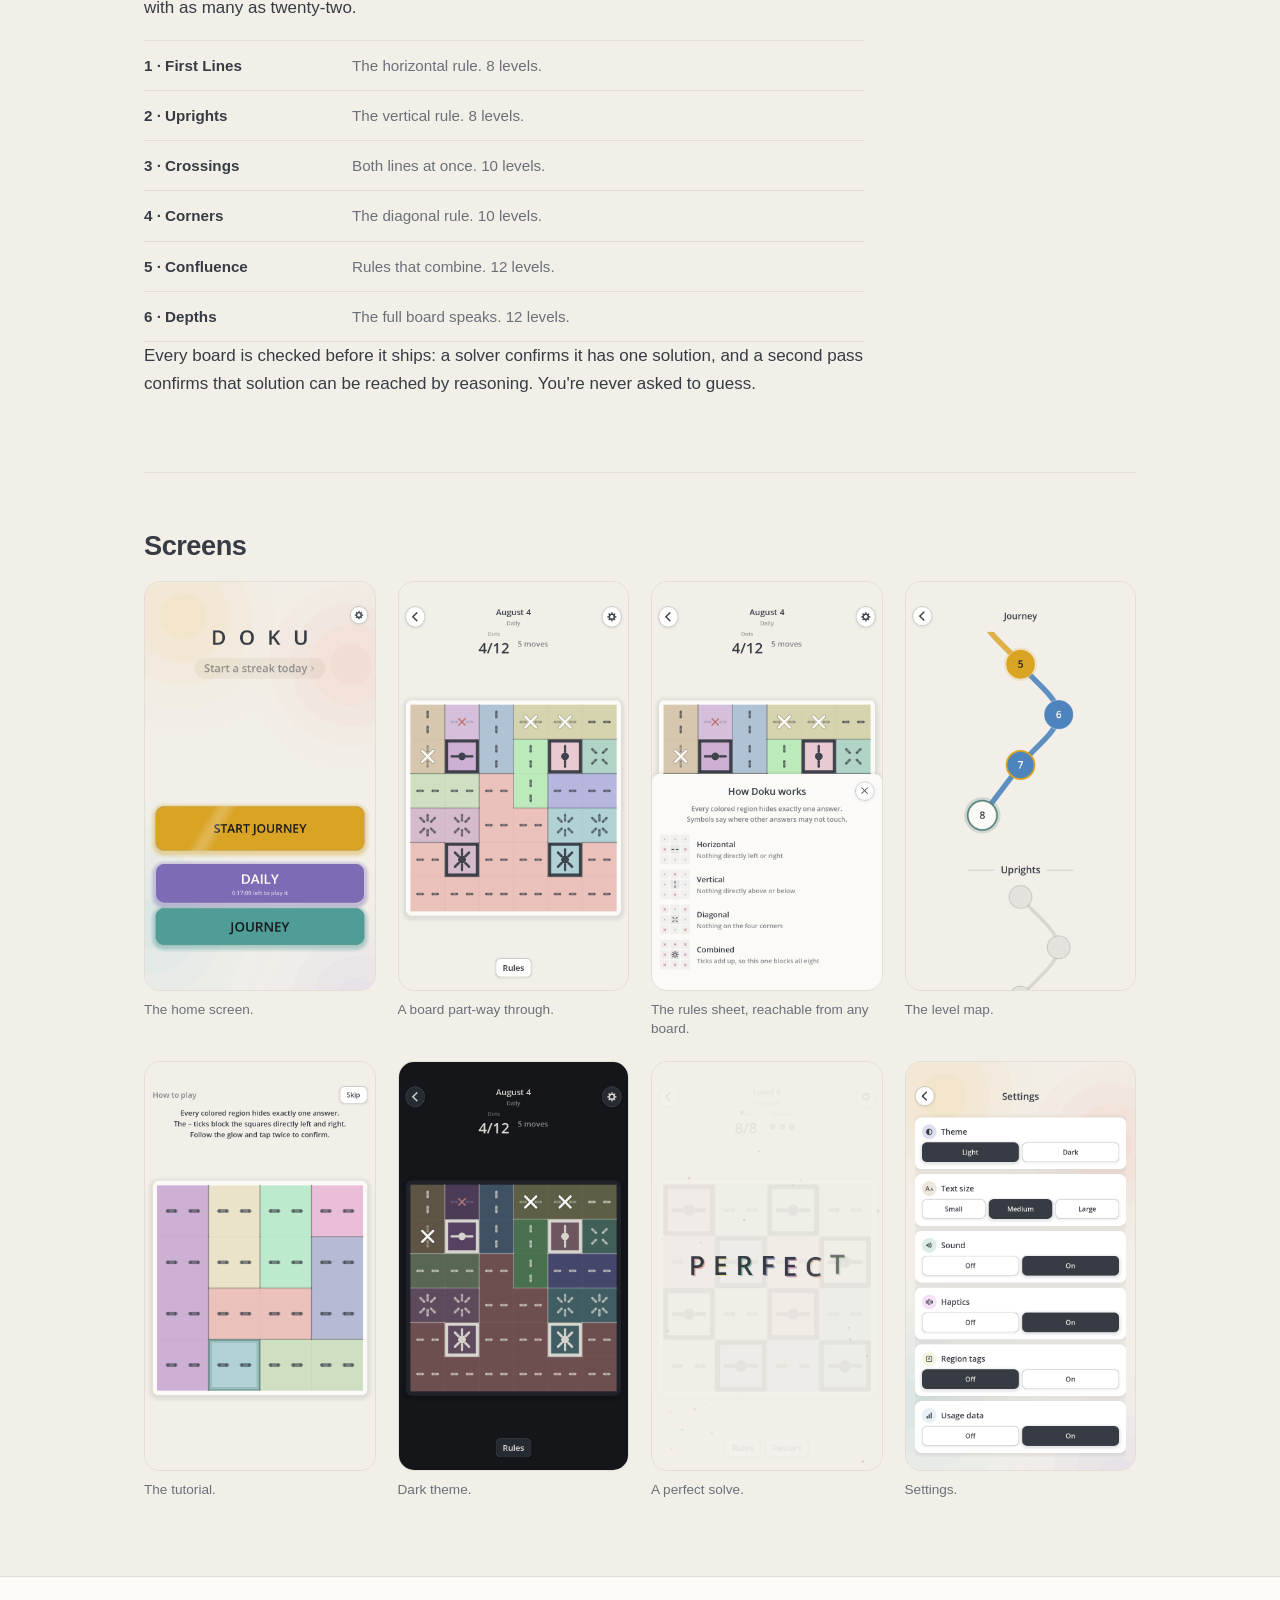
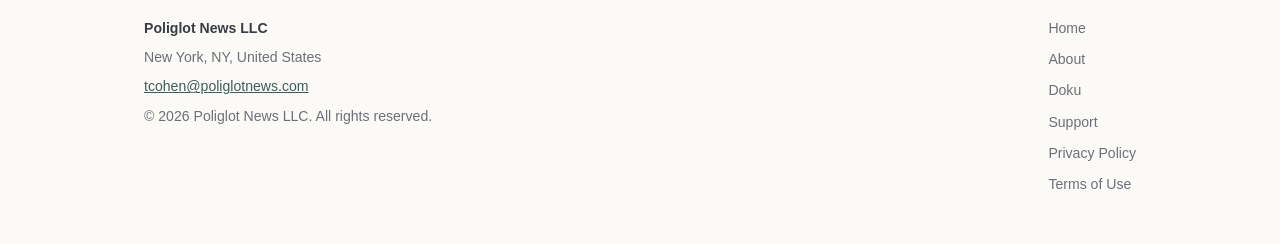
==== commit cb9e38a4: "Remove the founder's name from the site Drops "Tamir Cohen" from the About paragraph and from the Or" ====
--- a/index.html
+++ b/index.html
@@ -27,7 +27,6 @@
   "logo": "https://poliglotnews.com/assets/img/logo.svg",
   "email": "tcohen@poliglotnews.com",
   "foundingDate": "2026",
-  "founder": { "@type": "Person", "name": "Tamir Cohen" },
   "address": {
     "@type": "PostalAddress",
     "addressLocality": "New York",
@@ -57,7 +56,7 @@
   <section class="hero" id="about">
     <div class="wrap">
       <h1>Poliglot News LLC</h1>
-      <p class="lede">A small software company registered in the United States, started in 2026 by Tamir Cohen. We make puzzle games for iPhone. Doku is the first one.</p>
+      <p class="lede">A small software company registered in the United States, started in 2026. We make puzzle games for iPhone. Doku is the first one.</p>
       <p>Email <a href="mailto:tcohen@poliglotnews.com">tcohen@poliglotnews.com</a>.</p>
     </div>
   </section>
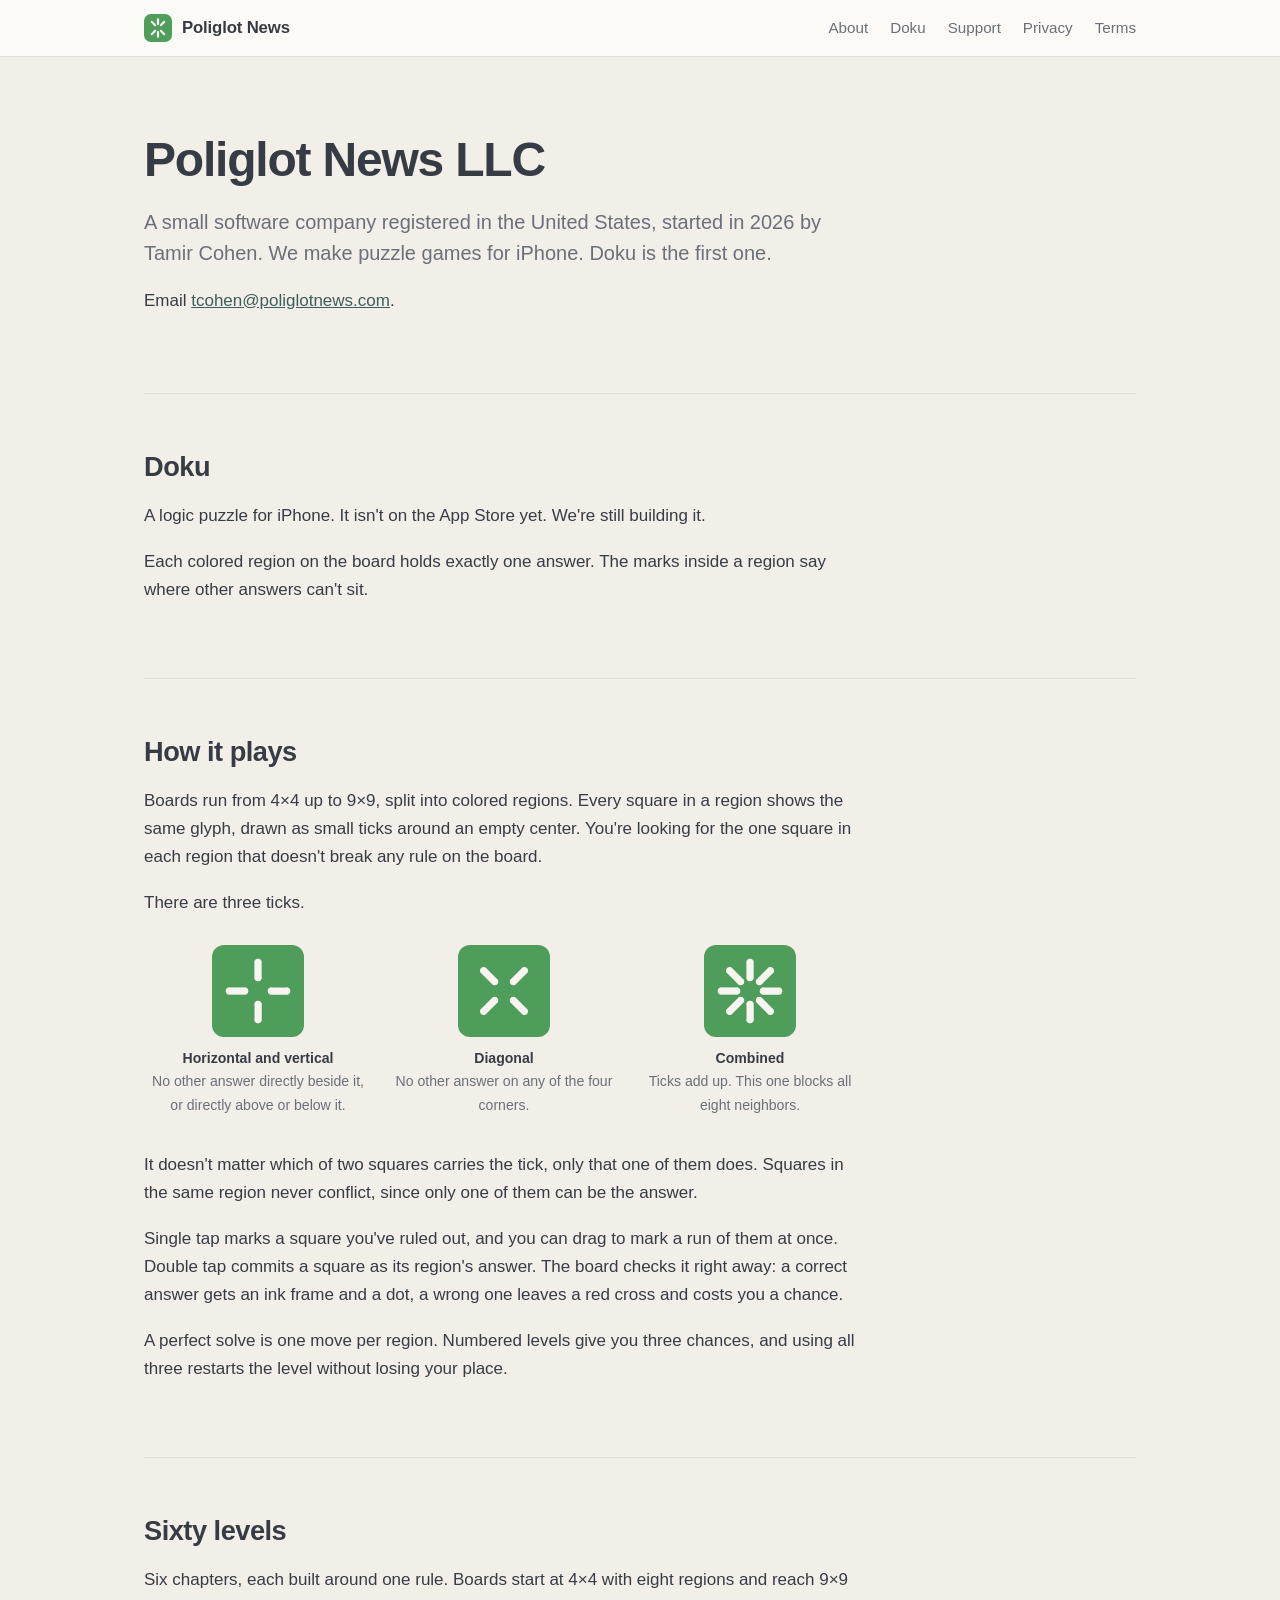
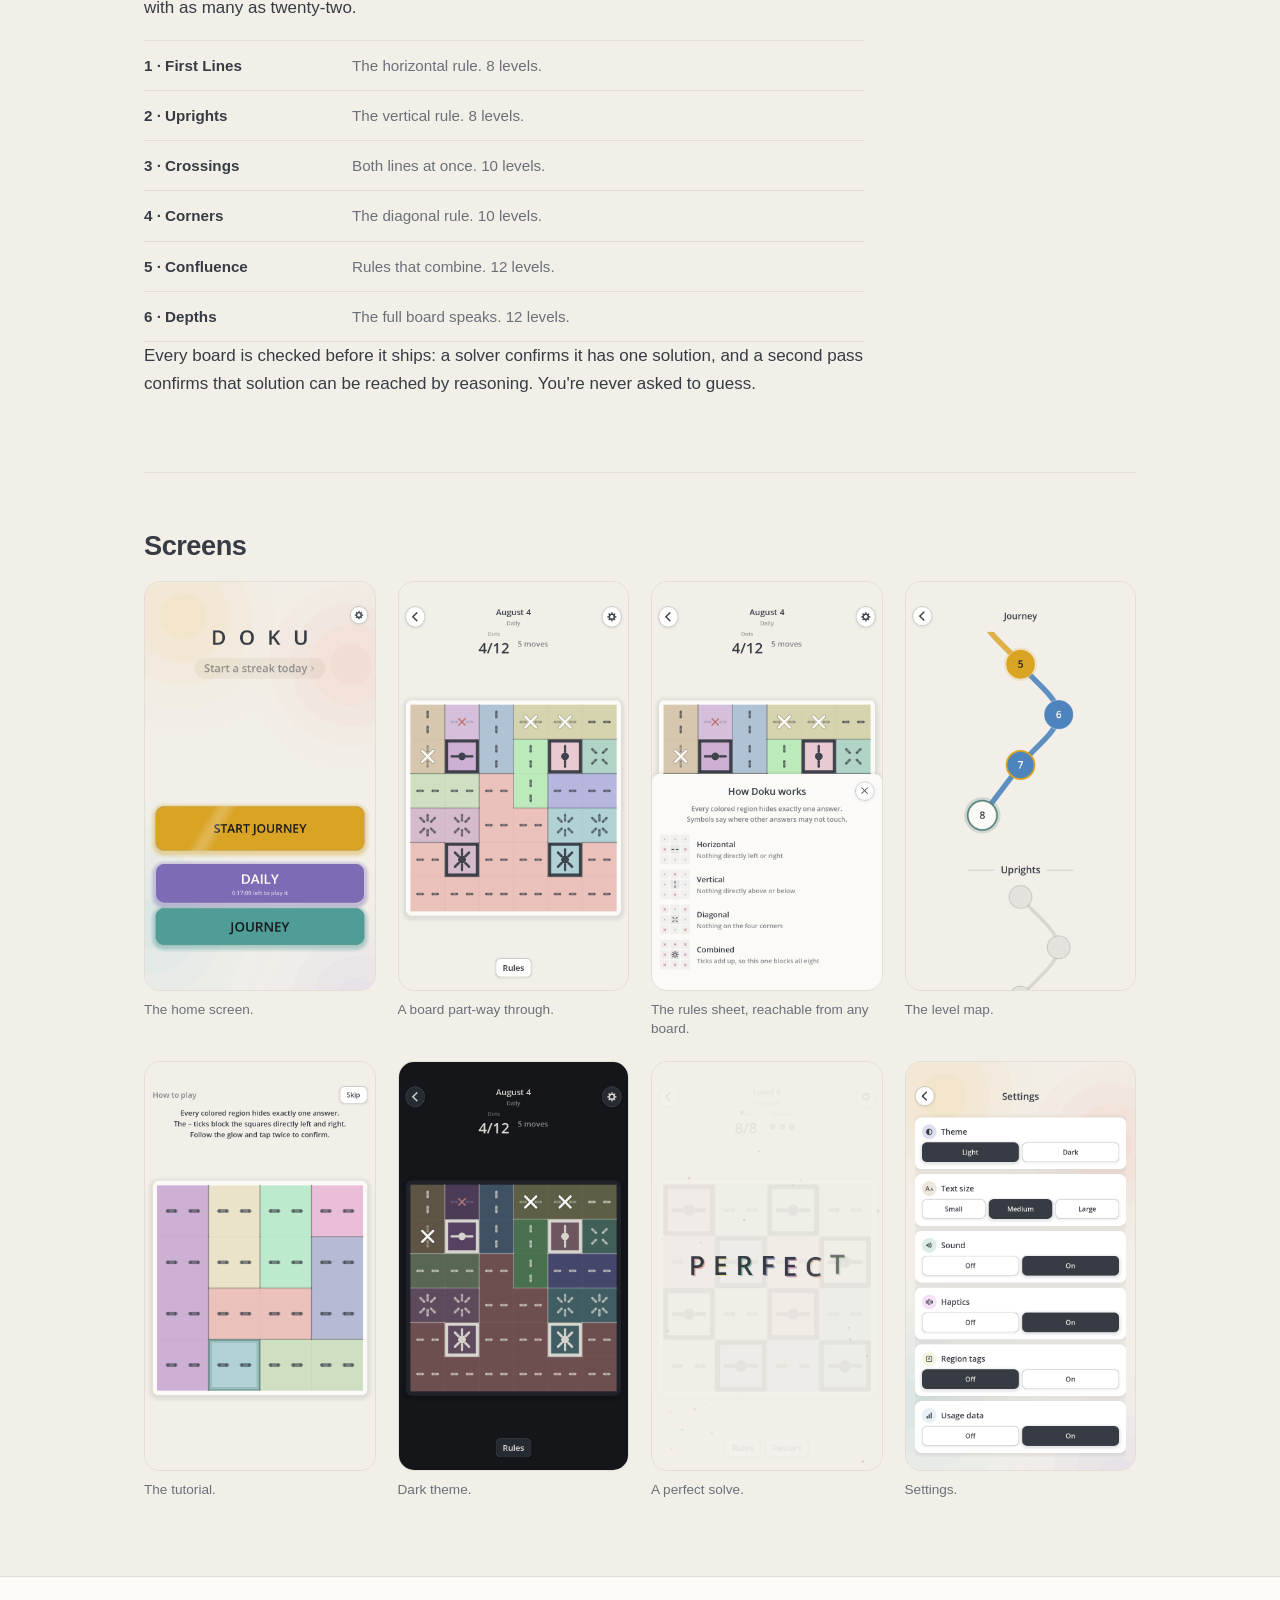
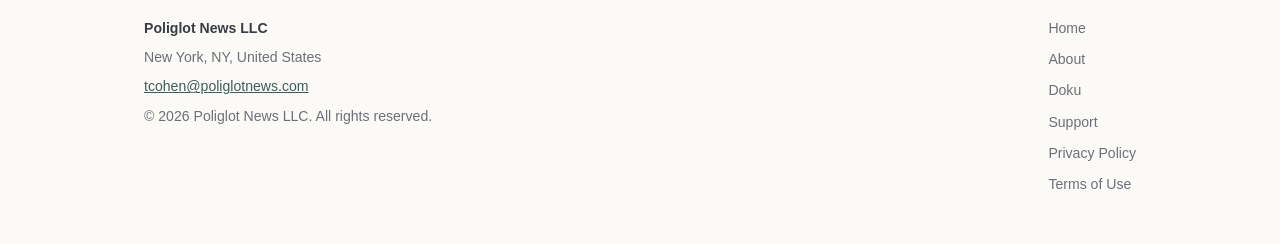
==== commit 64028467: "Name the founder once, in the About paragraph Restores "Tamir Cohen" to the visible About line only." ====
--- a/index.html
+++ b/index.html
@@ -56,7 +56,7 @@
   <section class="hero" id="about">
     <div class="wrap">
       <h1>Poliglot News LLC</h1>
-      <p class="lede">A small software company registered in the United States, started in 2026. We make puzzle games for iPhone. Doku is the first one.</p>
+      <p class="lede">A small software company registered in the United States, started in 2026 by Tamir Cohen. We make puzzle games for iPhone. Doku is the first one.</p>
       <p>Email <a href="mailto:tcohen@poliglotnews.com">tcohen@poliglotnews.com</a>.</p>
     </div>
   </section>
